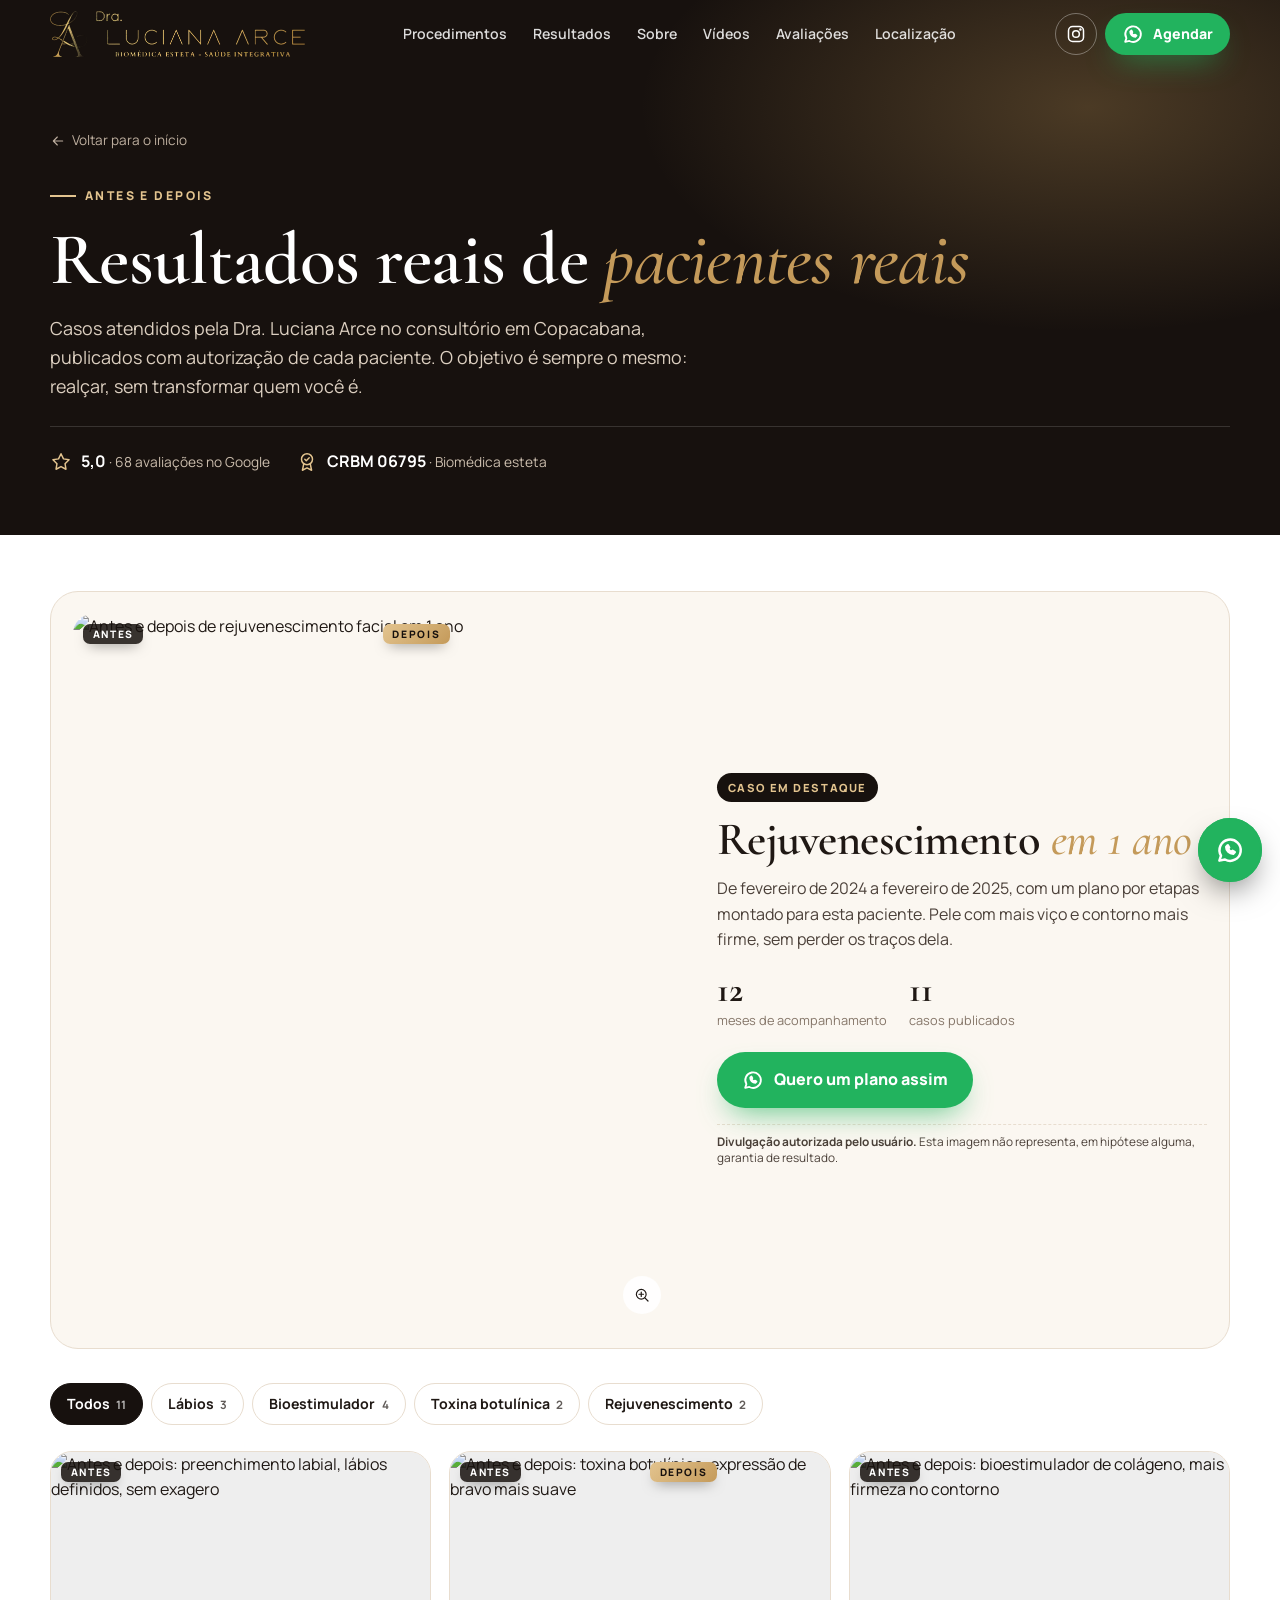
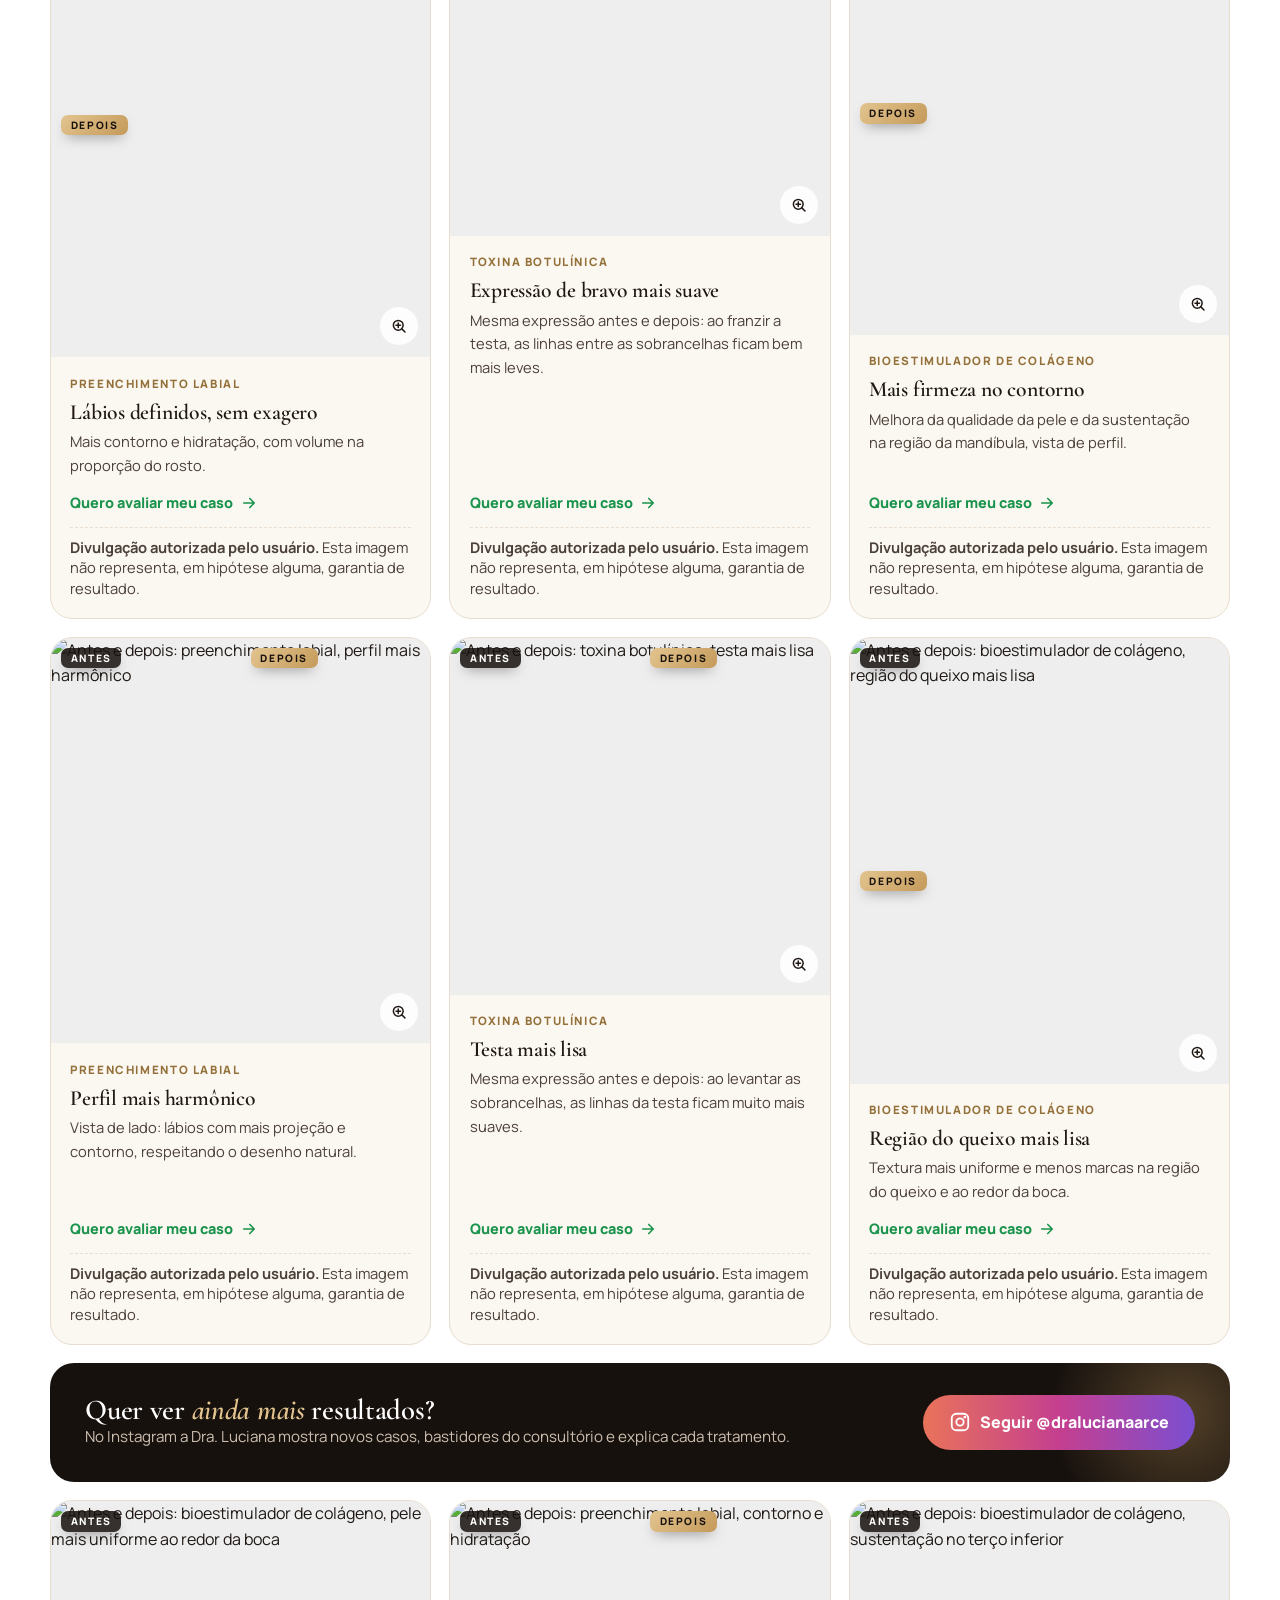
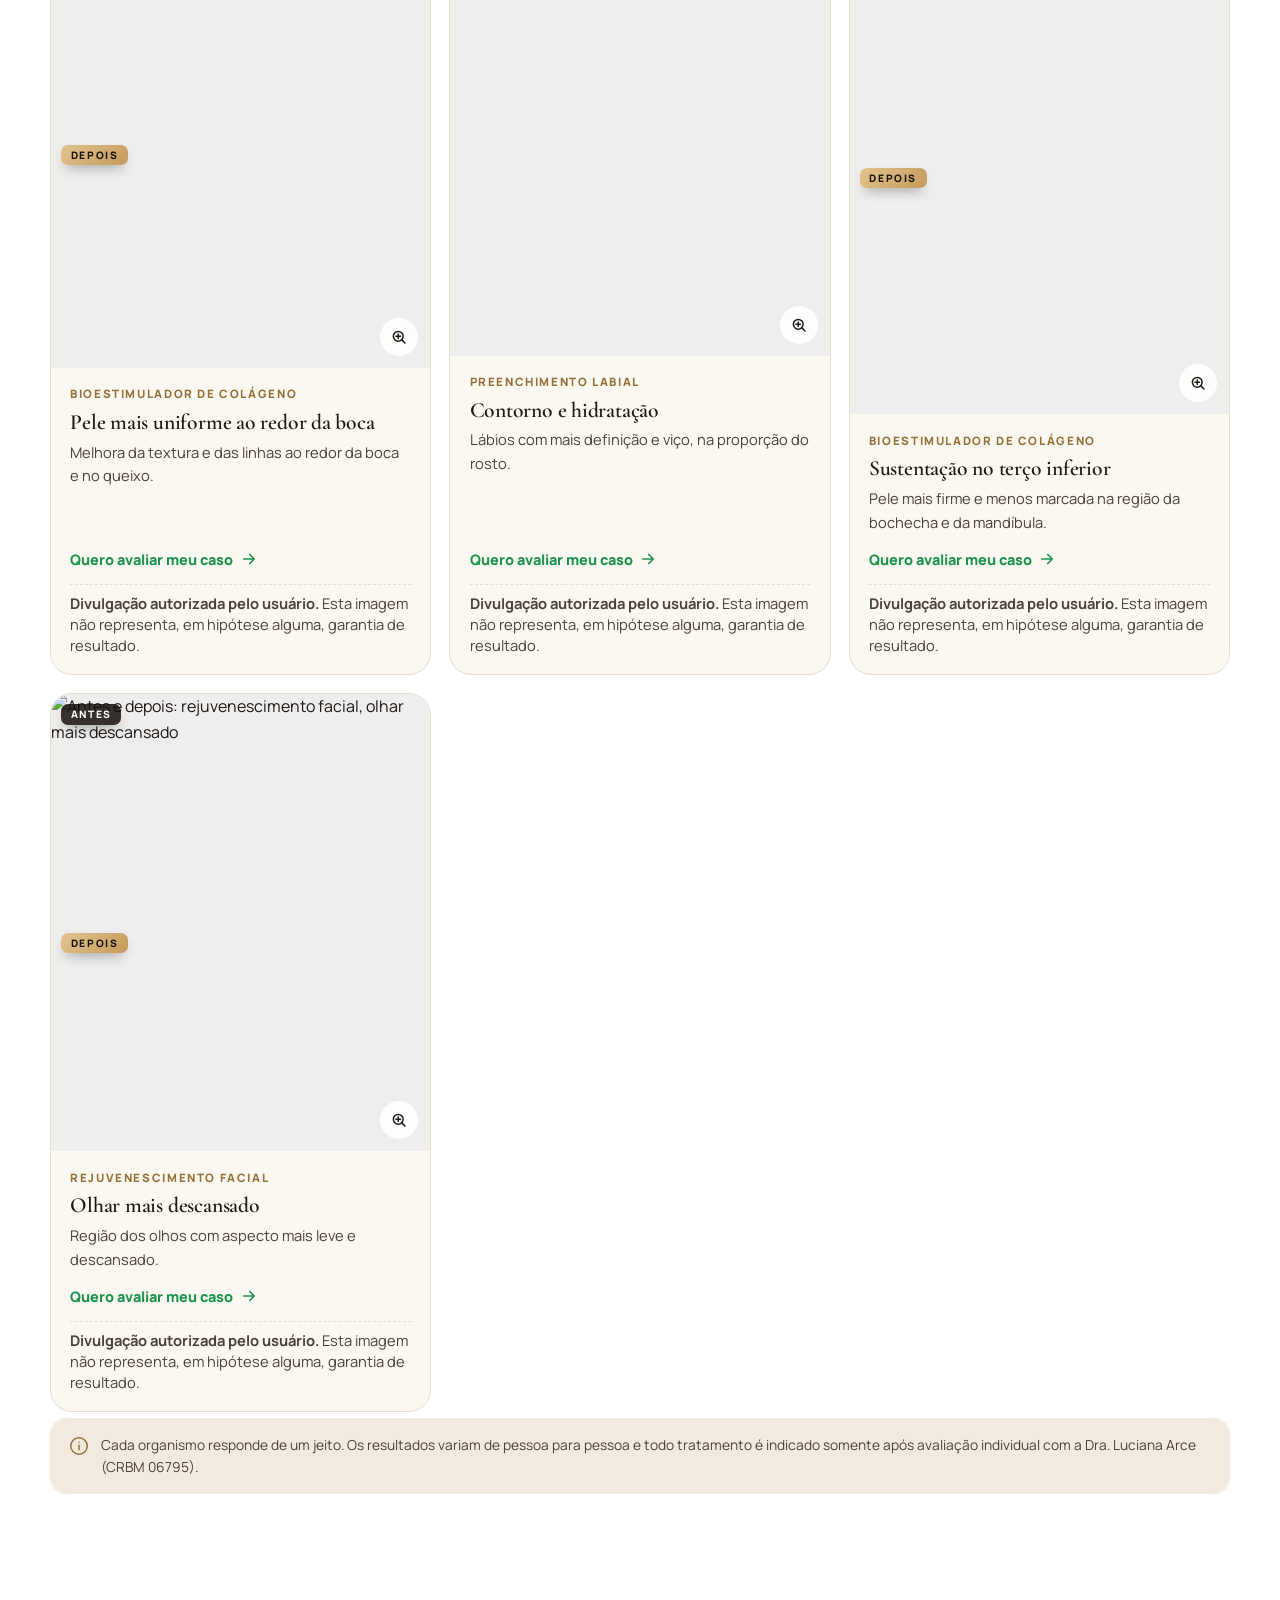
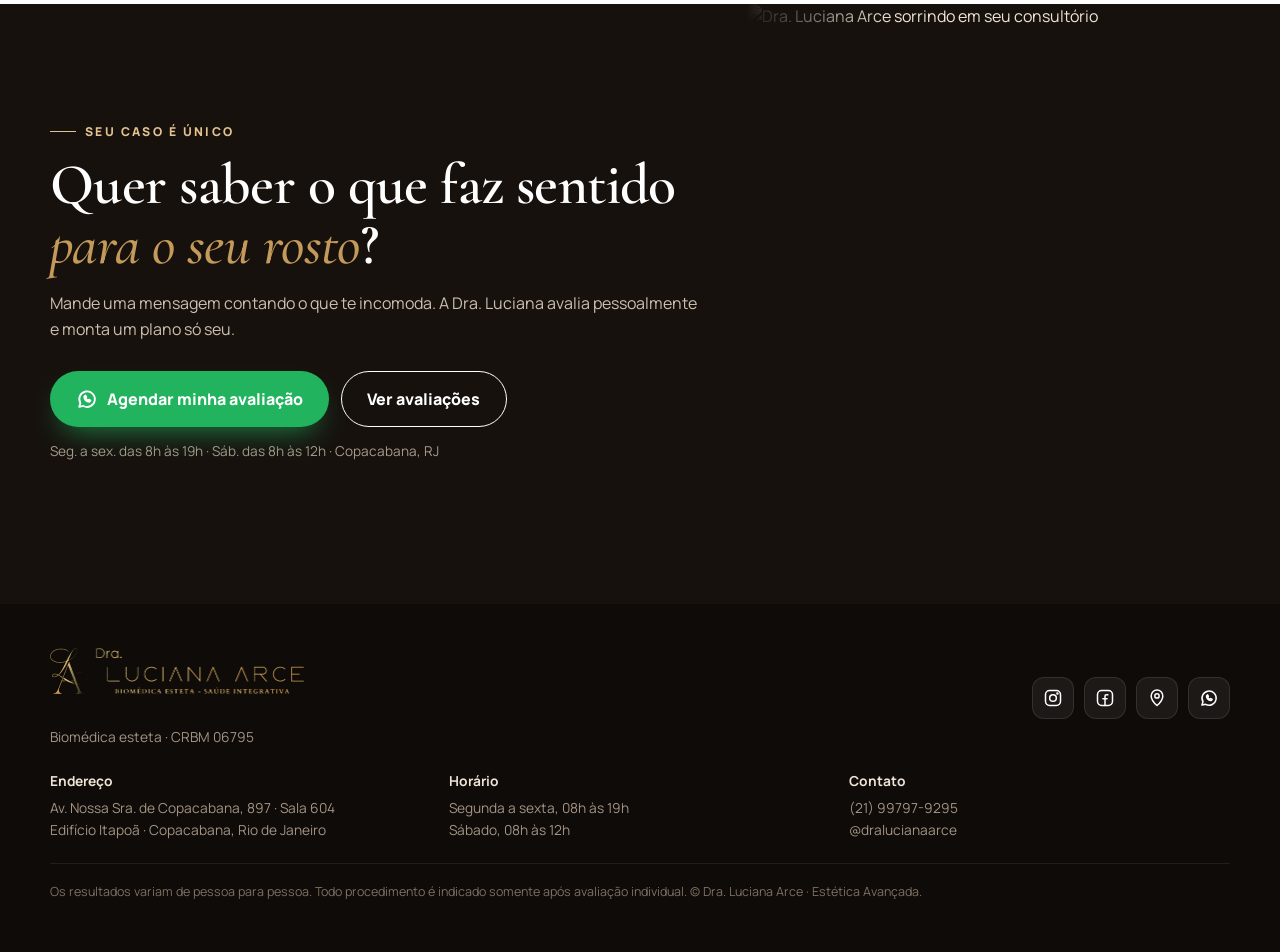
==== resultados.html @ 92ae38c4 "Logo, provas clicáveis, topo mobile, nova ordem das seções, reels estilo Instagram, SEO Co-Authored-" ====
<!doctype html>
<html lang="pt-BR">
<head>
<meta charset="utf-8">
<meta name="viewport" content="width=device-width, initial-scale=1, viewport-fit=cover">
<title>Antes e Depois | Dra. Luciana Arce, Copacabana</title>
<meta name="description" content="Antes e depois de pacientes da Dra. Luciana Arce em Copacabana: preenchimento labial, bioestimulador, toxina botulínica e rejuvenescimento. Divulgação autorizada.">
<meta name="theme-color" content="#17110e">
<link rel="canonical" href="https://dralucianaarce.github.io/resultados.html">
<link rel="icon" type="image/png" sizes="64x64" href="img/icon-64.png">
<link rel="apple-touch-icon" href="img/icon-180.png">
<meta property="og:type" content="website">
<meta property="og:url" content="https://dralucianaarce.github.io/resultados.html">
<meta property="og:title" content="Antes e Depois | Dra. Luciana Arce">
<meta property="og:description" content="Resultado natural, sem exagero. Nota 5,0 no Google com 68 avaliações. Agende pelo WhatsApp.">
<meta property="og:image" content="https://dralucianaarce.github.io/img/og.jpg">
<meta property="og:locale" content="pt_BR">

<link rel="preconnect" href="https://fonts.googleapis.com">
<link rel="preconnect" href="https://fonts.gstatic.com" crossorigin>
<link href="https://fonts.googleapis.com/css2?family=Cormorant+Garamond:ital,wght@0,500;0,600;0,700;1,500;1,600&family=Manrope:wght@400;500;600;700;800&display=swap" rel="stylesheet">

<!-- Google Ads: preencher AW_ID e AW_LABEL para medir os cliques no WhatsApp como conversão -->
<script>
  window.AW_ID = '';      // ex.: 'AW-123456789'
  window.AW_LABEL = '';   // ex.: 'AbCdEfGhIj'
  window.dataLayer = window.dataLayer || [];
  function gtag(){dataLayer.push(arguments);}
  if (window.AW_ID) {
    var s = document.createElement('script');
    s.async = true; s.src = 'https://www.googletagmanager.com/gtag/js?id=' + window.AW_ID;
    document.head.appendChild(s);
    gtag('js', new Date()); gtag('config', window.AW_ID);
  }
</script>



<link rel="stylesheet" href="style.css">
</head>
<body>

<!-- ícones -->
<svg width="0" height="0" style="position:absolute" aria-hidden="true">
  <symbol id="i-chat" viewBox="0 0 24 24"><path d="M3.5 20.5l1.3-4A8.5 8.5 0 1 1 8 19.6z"/><path d="M9 9.5c0 3 2.5 5.5 5.5 5.5l1.3-1.3-1.8-1-1 .8a4 4 0 0 1-2.5-2.5l.8-1-1-1.8z"/></symbol>
  <symbol id="i-star" viewBox="0 0 24 24"><path d="M12 3l2.7 5.6 6.1.9-4.4 4.3 1 6.1L12 17l-5.4 2.9 1-6.1-4.4-4.3 6.1-.9z"/></symbol>
  <symbol id="i-badge" viewBox="0 0 24 24"><circle cx="12" cy="9" r="6"/><path d="M8.5 13.8 7 21l5-2.6 5 2.6-1.5-7.2"/><path d="m9.6 9 1.6 1.6 3.2-3.2"/></symbol>
  <symbol id="i-pin" viewBox="0 0 24 24"><path d="M12 21s-7-6.1-7-11.5A7 7 0 0 1 19 9.5C19 14.9 12 21 12 21z"/><circle cx="12" cy="9.5" r="2.6"/></symbol>
  <symbol id="i-cam" viewBox="0 0 24 24"><rect x="3" y="3" width="18" height="18" rx="5"/><circle cx="12" cy="12" r="4"/><circle cx="17.3" cy="6.7" r=".6" fill="currentColor"/></symbol>
  <symbol id="i-face" viewBox="0 0 24 24"><path d="M12 3c-4 0-7 3.2-7 7.6 0 3.2 1.4 6.2 3.6 8.1 1 .9 2.1 1.3 3.4 1.3s2.4-.4 3.4-1.3C17.6 16.8 19 13.8 19 10.6 19 6.2 16 3 12 3z"/><path d="M9 10.5h.01M15 10.5h.01M10 15c1.2.8 2.8.8 4 0"/><path d="M5.2 8.5C7 8 9 6.6 10 4.5"/></symbol>
  <symbol id="i-lips" viewBox="0 0 24 24"><path d="M2.5 12c2-3.4 4.7-5 6.6-5 1.1 0 2 .6 2.9 1.5.9-.9 1.8-1.5 2.9-1.5 1.9 0 4.6 1.6 6.6 5-2.6 3.3-5.8 5-9.5 5S5.1 15.3 2.5 12z"/><path d="M2.5 12c3 .6 6.2.9 9.5.9s6.5-.3 9.5-.9"/></symbol>
  <symbol id="i-drop" viewBox="0 0 24 24"><path d="M12 3s6 6.4 6 11a6 6 0 0 1-12 0c0-4.6 6-11 6-11z"/><path d="M9.5 14.5a2.6 2.6 0 0 0 2.5 2.5"/></symbol>
  <symbol id="i-spark" viewBox="0 0 24 24"><path d="M12 3l1.8 5.2L19 10l-5.2 1.8L12 17l-1.8-5.2L5 10l5.2-1.8z"/><path d="M19 15l.8 2.2L22 18l-2.2.8L19 21l-.8-2.2L16 18l2.2-.8z"/></symbol>
  <symbol id="i-sun" viewBox="0 0 24 24"><circle cx="12" cy="12" r="4"/><path d="M12 2v2M12 20v2M4.9 4.9l1.4 1.4M17.7 17.7l1.4 1.4M2 12h2M20 12h2M4.9 19.1l1.4-1.4M17.7 6.3l1.4-1.4"/></symbol>
  <symbol id="i-body" viewBox="0 0 24 24"><path d="M9 3c-.5 3 .5 5 1 7-2 2-3 5-2 11M15 3c.5 3-.5 5-1 7 2 2 3 5 2 11"/><path d="M10 10h4"/></symbol>
  <symbol id="i-heart" viewBox="0 0 24 24"><path d="M12 20s-7.5-4.4-7.5-10A4.3 4.3 0 0 1 12 7.4 4.3 4.3 0 0 1 19.5 10c0 5.6-7.5 10-7.5 10z"/></symbol>
  <symbol id="i-shield" viewBox="0 0 24 24"><path d="M12 3l7 3v5.5c0 4.6-3 8.1-7 9.5-4-1.4-7-4.9-7-9.5V6z"/><path d="m9 12 2 2 4-4"/></symbol>
  <symbol id="i-eye" viewBox="0 0 24 24"><path d="M2.5 12S6 5.5 12 5.5 21.5 12 21.5 12 18 18.5 12 18.5 2.5 12 2.5 12z"/><circle cx="12" cy="12" r="3"/></symbol>
  <symbol id="i-plan" viewBox="0 0 24 24"><rect x="5" y="3.5" width="14" height="17" rx="2"/><path d="M9 3.5V5h6V3.5M8.5 10h7M8.5 13.5h7M8.5 17h4"/></symbol>
  <symbol id="i-cal" viewBox="0 0 24 24"><rect x="3.5" y="5" width="17" height="15" rx="2"/><path d="M3.5 9.5h17M8 3v4M16 3v4M8.5 14l2 2 4-4"/></symbol>
  <symbol id="i-clock" viewBox="0 0 24 24"><circle cx="12" cy="12" r="8.5"/><path d="M12 7.5V12l3 2"/></symbol>
  <symbol id="i-users" viewBox="0 0 24 24"><circle cx="9" cy="8" r="3.5"/><path d="M2.5 20c.5-3.6 3.2-5.5 6.5-5.5s6 1.9 6.5 5.5"/><path d="M16 4.6a3.5 3.5 0 0 1 0 6.8M18 14.7c2 .7 3.2 2.4 3.5 5.3"/></symbol>
  <symbol id="i-arrow" viewBox="0 0 24 24"><path d="M5 12h14M13 6l6 6-6 6"/></symbol>
  <symbol id="i-nav" viewBox="0 0 24 24"><path d="M3 11 21 3l-8 18-2-8z"/></symbol>
  <symbol id="i-fb" viewBox="0 0 24 24"><rect x="3" y="3" width="18" height="18" rx="5"/><path d="M15.5 8h-1.8c-1 0-1.7.7-1.7 1.7V21M9.5 13h5"/></symbol>
  <symbol id="i-mail" viewBox="0 0 24 24"><rect x="3" y="5" width="18" height="14" rx="2.5"/><path d="m3.5 7 8.5 6 8.5-6"/></symbol>
  <symbol id="i-boat" viewBox="0 0 24 24"><path d="M3 16.5l2.5 3.5h13L21 16.5z"/><path d="M12 3v13.5M12 4l6 10H12M12 6.5 7.5 14H12"/></symbol>
  <symbol id="i-zoom" viewBox="0 0 24 24"><circle cx="11" cy="11" r="6.5"/><path d="m20 20-4.2-4.2M11 8v6M8 11h6"/></symbol>
  <symbol id="i-info" viewBox="0 0 24 24"><circle cx="12" cy="12" r="9"/><path d="M12 11v5M12 8h.01"/></symbol>
  <symbol id="pin-color" viewBox="0 0 24 32"><defs><linearGradient id="pg" x1="0" y1="0" x2="1" y2="1"><stop offset="0" stop-color="#ff7a63"/><stop offset="1" stop-color="#d93025"/></linearGradient></defs><path fill="url(#pg)" d="M12 0C5.4 0 0 5.2 0 11.7 0 20.4 12 32 12 32s12-11.6 12-20.3C24 5.2 18.6 0 12 0z"/><circle cx="12" cy="11.5" r="4.6" fill="#fff"/></symbol>
</svg>

<header class="top" id="top">
  <div class="wrap">
    <a class="brand" href="index.html" aria-label="Dra. Luciana Arce, início"><img src="img/logo-h.webp" width="254" height="46" alt="Dra. Luciana Arce · Biomédica Esteta"></a>
    <nav class="nav" aria-label="Seções">
      <a href="index.html#procedimentos">Procedimentos</a>
      <a href="index.html#resultados">Resultados</a>
      <a href="index.html#sobre">Sobre</a>
      <a href="index.html#videos">Vídeos</a>
      <a href="index.html#avaliacoes">Avaliações</a>
      <a href="index.html#local">Localização</a>
    </nav>
    <div class="top-r"><a class="top-ig" href="https://www.instagram.com/dralucianaarce/" target="_blank" rel="noopener" aria-label="Instagram @dralucianaarce" data-track="instagram-topo"><svg class="ico"><use href="#i-cam"/></svg></a><a class="btn btn-wa wa" data-msg="Olá, Dra. Luciana! Vim pelo site e quero agendar uma avaliação." data-pos="topo" href="#"><svg class="ico"><use href="#i-chat"/></svg>Agendar</a></div>
  </div>
</header>

<main>
  <section class="page-hero">
    <div class="wrap">
      <a class="crumb" href="index.html"><svg class="ico" style="width:16px;height:16px;transform:rotate(180deg)"><use href="#i-arrow"/></svg>Voltar para o início</a>
      <div style="margin-top:1.4rem"><span class="eyebrow">Antes e depois</span></div>
      <h1>Resultados reais de <em>pacientes reais</em></h1>
      <p class="lead">Casos atendidos pela Dra. Luciana Arce no consultório em Copacabana, publicados com autorização de cada paciente. O objetivo é sempre o mesmo: realçar, sem transformar quem você é.</p>
      <div class="proof" style="margin-top:1.6rem">
        <div><svg class="ico"><use href="#i-star"/></svg><span><b>5,0</b> · 68 avaliações no Google</span></div>
        <div><svg class="ico"><use href="#i-badge"/></svg><span><b>CRBM 06795</b> · Biomédica esteta</span></div>
      </div>
    </div>
  </section>

  <section class="res-sec" style="padding-top:56px">
    <div class="wrap">
      <div class="feat reveal">
        <figure class="ba-lr" data-lb="img/resultados/rejuvenescimento-1ano.webp"><img src="img/resultados/rejuvenescimento-1ano.webp" width="900" height="1069" alt="Antes e depois de rejuvenescimento facial em 1 ano" loading="eager"><span class="ba b">Antes</span><span class="ba a">Depois</span><span class="zoom" style="position:absolute;right:12px;bottom:12px;width:38px;height:38px;border-radius:50%;background:rgba(255,255,255,.9);display:grid;place-items:center"><svg class="ico" style="width:18px;height:18px"><use href="#i-zoom"/></svg></span></figure>
        <div>
          <span class="tag">Caso em destaque</span>
          <h2>Rejuvenescimento <em>em 1 ano</em></h2>
          <p>De fevereiro de 2024 a fevereiro de 2025, com um plano por etapas montado para esta paciente. Pele com mais viço e contorno mais firme, sem perder os traços dela.</p>
          <div class="feat-stats"><div><b>12</b><span>meses de acompanhamento</span></div><div><b>11</b><span>casos publicados</span></div></div>
          <a class="btn btn-wa shine wa" data-msg="Olá, Dra. Luciana! Vi o caso de rejuvenescimento em 1 ano no site e quero avaliar o meu caso." data-pos="pg-destaque" href="#"><svg class="ico"><use href="#i-chat"/></svg>Quero um plano assim</a>
          <p class="disc" style="margin-top:1rem"><b>Divulgação autorizada pelo usuário.</b> Esta imagem não representa, em hipótese alguma, garantia de resultado.</p>
        </div>
      </div>
      <div class="chips" role="tablist" aria-label="Filtrar por procedimento">
        <button class="on" data-f="all">Todos <b>11</b></button>
        <button data-f="labios">Lábios <b>3</b></button>
        <button data-f="bio">Bioestimulador <b>4</b></button>
        <button data-f="toxina">Toxina botulínica <b>2</b></button>
        <button data-f="rejuv">Rejuvenescimento <b>2</b></button>
      </div>
      <div class="res-grid">
        <article class="res-card reveal" data-cat="labios">
          <figure class="ba-tb" data-lb="img/resultados/labios.webp"><img src="img/resultados/labios.webp" width="900" height="1200" alt="Antes e depois: preenchimento labial, lábios definidos, sem exagero" loading="lazy"><span class="ba b">Antes</span><span class="ba a">Depois</span><span class="zoom"><svg class="ico"><use href="#i-zoom"/></svg></span></figure>
          <div class="body">
            <span class="proc-name">Preenchimento labial</span>
            <h3>Lábios definidos, sem exagero</h3>
            <p>Mais contorno e hidratação, com volume na proporção do rosto.</p>
            <a class="wa" data-msg="Olá, Dra. Luciana! Vi o resultado de preenchimento labial no site e quero avaliar o meu caso." data-pos="pg-labios" href="#">Quero avaliar meu caso <svg class="ico"><use href="#i-arrow"/></svg></a>
            <p class="disc"><b>Divulgação autorizada pelo usuário.</b> Esta imagem não representa, em hipótese alguma, garantia de resultado.</p>
          </div>
        </article>
        <article class="res-card reveal" data-cat="toxina">
          <figure class="ba-lr" data-lb="img/resultados/toxina-glabela.webp"><img src="img/resultados/toxina-glabela.webp" width="900" height="911" alt="Antes e depois: toxina botulínica, expressão de bravo mais suave" loading="lazy"><span class="ba b">Antes</span><span class="ba a">Depois</span><span class="zoom"><svg class="ico"><use href="#i-zoom"/></svg></span></figure>
          <div class="body">
            <span class="proc-name">Toxina botulínica</span>
            <h3>Expressão de bravo mais suave</h3>
            <p>Mesma expressão antes e depois: ao franzir a testa, as linhas entre as sobrancelhas ficam bem mais leves.</p>
            <a class="wa" data-msg="Olá, Dra. Luciana! Vi o resultado de toxina botulínica (botox) no site e quero avaliar o meu caso." data-pos="pg-toxina-glabela" href="#">Quero avaliar meu caso <svg class="ico"><use href="#i-arrow"/></svg></a>
            <p class="disc"><b>Divulgação autorizada pelo usuário.</b> Esta imagem não representa, em hipótese alguma, garantia de resultado.</p>
          </div>
        </article>
        <article class="res-card reveal" data-cat="bio">
          <figure class="ba-tb" data-lb="img/resultados/bioestimulador-perfil.webp"><img src="img/resultados/bioestimulador-perfil.webp" width="900" height="1146" alt="Antes e depois: bioestimulador de colágeno, mais firmeza no contorno" loading="lazy"><span class="ba b">Antes</span><span class="ba a">Depois</span><span class="zoom"><svg class="ico"><use href="#i-zoom"/></svg></span></figure>
          <div class="body">
            <span class="proc-name">Bioestimulador de colágeno</span>
            <h3>Mais firmeza no contorno</h3>
            <p>Melhora da qualidade da pele e da sustentação na região da mandíbula, vista de perfil.</p>
            <a class="wa" data-msg="Olá, Dra. Luciana! Vi o resultado de bioestimulador de colágeno no site e quero avaliar o meu caso." data-pos="pg-bioestimulador-perfil" href="#">Quero avaliar meu caso <svg class="ico"><use href="#i-arrow"/></svg></a>
            <p class="disc"><b>Divulgação autorizada pelo usuário.</b> Esta imagem não representa, em hipótese alguma, garantia de resultado.</p>
          </div>
        </article>
        <article class="res-card reveal" data-cat="labios">
          <figure class="ba-lr" data-lb="img/resultados/labios-perfil.webp"><img src="img/resultados/labios-perfil.webp" width="900" height="963" alt="Antes e depois: preenchimento labial, perfil mais harmônico" loading="lazy"><span class="ba b">Antes</span><span class="ba a">Depois</span><span class="zoom"><svg class="ico"><use href="#i-zoom"/></svg></span></figure>
          <div class="body">
            <span class="proc-name">Preenchimento labial</span>
            <h3>Perfil mais harmônico</h3>
            <p>Vista de lado: lábios com mais projeção e contorno, respeitando o desenho natural.</p>
            <a class="wa" data-msg="Olá, Dra. Luciana! Vi o resultado de preenchimento labial no site e quero avaliar o meu caso." data-pos="pg-labios-perfil" href="#">Quero avaliar meu caso <svg class="ico"><use href="#i-arrow"/></svg></a>
            <p class="disc"><b>Divulgação autorizada pelo usuário.</b> Esta imagem não representa, em hipótese alguma, garantia de resultado.</p>
          </div>
        </article>
        <article class="res-card reveal" data-cat="toxina">
          <figure class="ba-lr" data-lb="img/resultados/toxina-testa.webp"><img src="img/resultados/toxina-testa.webp" width="900" height="847" alt="Antes e depois: toxina botulínica, testa mais lisa" loading="lazy"><span class="ba b">Antes</span><span class="ba a">Depois</span><span class="zoom"><svg class="ico"><use href="#i-zoom"/></svg></span></figure>
          <div class="body">
            <span class="proc-name">Toxina botulínica</span>
            <h3>Testa mais lisa</h3>
            <p>Mesma expressão antes e depois: ao levantar as sobrancelhas, as linhas da testa ficam muito mais suaves.</p>
            <a class="wa" data-msg="Olá, Dra. Luciana! Vi o resultado de toxina botulínica (botox) no site e quero avaliar o meu caso." data-pos="pg-toxina-testa" href="#">Quero avaliar meu caso <svg class="ico"><use href="#i-arrow"/></svg></a>
            <p class="disc"><b>Divulgação autorizada pelo usuário.</b> Esta imagem não representa, em hipótese alguma, garantia de resultado.</p>
          </div>
        </article>
        <article class="res-card reveal" data-cat="bio">
          <figure class="ba-tb" data-lb="img/resultados/mento-bioestimulador.webp"><img src="img/resultados/mento-bioestimulador.webp" width="900" height="1058" alt="Antes e depois: bioestimulador de colágeno, região do queixo mais lisa" loading="lazy"><span class="ba b">Antes</span><span class="ba a">Depois</span><span class="zoom"><svg class="ico"><use href="#i-zoom"/></svg></span></figure>
          <div class="body">
            <span class="proc-name">Bioestimulador de colágeno</span>
            <h3>Região do queixo mais lisa</h3>
            <p>Textura mais uniforme e menos marcas na região do queixo e ao redor da boca.</p>
            <a class="wa" data-msg="Olá, Dra. Luciana! Vi o resultado de bioestimulador de colágeno no site e quero avaliar o meu caso." data-pos="pg-mento-bioestimulador" href="#">Quero avaliar meu caso <svg class="ico"><use href="#i-arrow"/></svg></a>
            <p class="disc"><b>Divulgação autorizada pelo usuário.</b> Esta imagem não representa, em hipótese alguma, garantia de resultado.</p>
          </div>
        </article>
        <div class="ig-band reveal">
          <div><h3>Quer ver <em>ainda mais</em> resultados?</h3><p>No Instagram a Dra. Luciana mostra novos casos, bastidores do consultório e explica cada tratamento.</p></div>
          <a class="btn btn-ig" href="https://www.instagram.com/dralucianaarce/" target="_blank" rel="noopener" data-track="instagram-banda"><svg class="ico"><use href="#i-cam"/></svg>Seguir @dralucianaarce</a>
        </div>
        <article class="res-card reveal" data-cat="bio">
          <figure class="ba-tb" data-lb="img/resultados/bio-frente.webp"><img src="img/resultados/bio-frente.webp" width="900" height="1107" alt="Antes e depois: bioestimulador de colágeno, pele mais uniforme ao redor da boca" loading="lazy"><span class="ba b">Antes</span><span class="ba a">Depois</span><span class="zoom"><svg class="ico"><use href="#i-zoom"/></svg></span></figure>
          <div class="body">
            <span class="proc-name">Bioestimulador de colágeno</span>
            <h3>Pele mais uniforme ao redor da boca</h3>
            <p>Melhora da textura e das linhas ao redor da boca e no queixo.</p>
            <a class="wa" data-msg="Olá, Dra. Luciana! Vi o resultado de bioestimulador de colágeno no site e quero avaliar o meu caso." data-pos="pg-bio-frente" href="#">Quero avaliar meu caso <svg class="ico"><use href="#i-arrow"/></svg></a>
            <p class="disc"><b>Divulgação autorizada pelo usuário.</b> Esta imagem não representa, em hipótese alguma, garantia de resultado.</p>
          </div>
        </article>
        <article class="res-card reveal" data-cat="labios">
          <figure class="ba-lr" data-lb="img/resultados/labios-perfil-2.webp"><img src="img/resultados/labios-perfil-2.webp" width="900" height="1078" alt="Antes e depois: preenchimento labial, contorno e hidratação" loading="lazy"><span class="ba b">Antes</span><span class="ba a">Depois</span><span class="zoom"><svg class="ico"><use href="#i-zoom"/></svg></span></figure>
          <div class="body">
            <span class="proc-name">Preenchimento labial</span>
            <h3>Contorno e hidratação</h3>
            <p>Lábios com mais definição e viço, na proporção do rosto.</p>
            <a class="wa" data-msg="Olá, Dra. Luciana! Vi o resultado de preenchimento labial no site e quero avaliar o meu caso." data-pos="pg-labios-perfil-2" href="#">Quero avaliar meu caso <svg class="ico"><use href="#i-arrow"/></svg></a>
            <p class="disc"><b>Divulgação autorizada pelo usuário.</b> Esta imagem não representa, em hipótese alguma, garantia de resultado.</p>
          </div>
        </article>
        <article class="res-card reveal" data-cat="bio">
          <figure class="ba-tb" data-lb="img/resultados/bio-perfil-2.webp"><img src="img/resultados/bio-perfil-2.webp" width="900" height="1217" alt="Antes e depois: bioestimulador de colágeno, sustentação no terço inferior" loading="lazy"><span class="ba b">Antes</span><span class="ba a">Depois</span><span class="zoom"><svg class="ico"><use href="#i-zoom"/></svg></span></figure>
          <div class="body">
            <span class="proc-name">Bioestimulador de colágeno</span>
            <h3>Sustentação no terço inferior</h3>
            <p>Pele mais firme e menos marcada na região da bochecha e da mandíbula.</p>
            <a class="wa" data-msg="Olá, Dra. Luciana! Vi o resultado de bioestimulador de colágeno no site e quero avaliar o meu caso." data-pos="pg-bio-perfil-2" href="#">Quero avaliar meu caso <svg class="ico"><use href="#i-arrow"/></svg></a>
            <p class="disc"><b>Divulgação autorizada pelo usuário.</b> Esta imagem não representa, em hipótese alguma, garantia de resultado.</p>
          </div>
        </article>
        <article class="res-card reveal" data-cat="rejuv">
          <figure class="ba-tb" data-lb="img/resultados/regiao-olhos.webp"><img src="img/resultados/regiao-olhos.webp" width="900" height="1084" alt="Antes e depois: rejuvenescimento facial, olhar mais descansado" loading="lazy"><span class="ba b">Antes</span><span class="ba a">Depois</span><span class="zoom"><svg class="ico"><use href="#i-zoom"/></svg></span></figure>
          <div class="body">
            <span class="proc-name">Rejuvenescimento facial</span>
            <h3>Olhar mais descansado</h3>
            <p>Região dos olhos com aspecto mais leve e descansado.</p>
            <a class="wa" data-msg="Olá, Dra. Luciana! Vi o resultado de rejuvenescimento da região dos olhos no site e quero avaliar o meu caso." data-pos="pg-regiao-olhos" href="#">Quero avaliar meu caso <svg class="ico"><use href="#i-arrow"/></svg></a>
            <p class="disc"><b>Divulgação autorizada pelo usuário.</b> Esta imagem não representa, em hipótese alguma, garantia de resultado.</p>
          </div>
        </article>
      </div>
      <div class="res-note reveal"><svg class="ico"><use href="#i-info"/></svg><span>Cada organismo responde de um jeito. Os resultados variam de pessoa para pessoa e todo tratamento é indicado somente após avaliação individual com a Dra. Luciana Arce (CRBM 06795).</span></div>
    </div>
  </section>

  <section class="final">
    <div class="wrap">
      <div class="txt reveal">
        <span class="eyebrow">Seu caso é único</span>
        <h2>Quer saber o que faz sentido <em>para o seu rosto</em>?</h2>
        <p>Mande uma mensagem contando o que te incomoda. A Dra. Luciana avalia pessoalmente e monta um plano só seu.</p>
        <div class="hero-ctas">
          <a class="btn btn-wa shine wa" data-msg="Olá, Dra. Luciana! Vi os resultados no site e quero agendar minha avaliação." data-pos="pg-final" href="#"><svg class="ico"><use href="#i-chat"/></svg>Agendar minha avaliação</a>
          <a class="btn btn-line" style="color:#fff" href="index.html#avaliacoes">Ver avaliações</a>
        </div>
        <p class="micro">Seg. a sex. das 8h às 19h · Sáb. das 8h às 12h · Copacabana, RJ</p>
      </div>
      <div class="final-photo"><img src="img/hero.webp" alt="Dra. Luciana Arce sorrindo em seu consultório" loading="lazy"></div>
    </div>
  </section>
</main>

<footer>
  <div class="wrap">
    <div style="display:flex;flex-wrap:wrap;justify-content:space-between;gap:18px;align-items:center">
      <div><img src="img/logo-h.webp" width="254" height="46" alt="Dra. Luciana Arce" loading="lazy" style="margin-bottom:.6rem"><br><span>Biomédica esteta · CRBM 06795</span></div>
      <div class="socials">
        <a href="https://www.instagram.com/dralucianaarce/" target="_blank" rel="noopener" aria-label="Instagram"><svg class="ico"><use href="#i-cam"/></svg></a>
        <a href="https://www.facebook.com/lucianaarceestetica" target="_blank" rel="noopener" aria-label="Facebook"><svg class="ico"><use href="#i-fb"/></svg></a>
        <a href="https://g.page/Luarce" target="_blank" rel="noopener" aria-label="Google Maps"><svg class="ico"><use href="#i-pin"/></svg></a>
        <a class="wa" data-msg="Olá, Dra. Luciana! Vim pelo site." data-pos="rodape-icone" href="#" aria-label="WhatsApp"><svg class="ico"><use href="#i-chat"/></svg></a>
      </div>
    </div>
    <div class="fcols">
      <div><b>Endereço</b>Av. Nossa Sra. de Copacabana, 897 · Sala 604<br>Edifício Itapoã · Copacabana, Rio de Janeiro</div>
      <div><b>Horário</b>Segunda a sexta, 08h às 19h<br>Sábado, 08h às 12h</div>
      <div><b>Contato</b><a class="wa" data-msg="Olá, Dra. Luciana! Vim pelo site." data-pos="rodape" href="#">(21) 99797-9295</a><br><a href="https://www.instagram.com/dralucianaarce/" target="_blank" rel="noopener">@dralucianaarce</a></div>
    </div>
    <div class="legal">Os resultados variam de pessoa para pessoa. Todo procedimento é indicado somente após avaliação individual. © Dra. Luciana Arce · Estética Avançada.</div>
  </div>
</footer>

<a class="float-wa wa" data-msg="Olá, Dra. Luciana! Vim pelo site e quero agendar uma avaliação." data-pos="flutuante" href="#" aria-label="Falar no WhatsApp"><svg class="ico"><use href="#i-chat"/></svg></a>
<div class="mbar" id="mbar">
  <a class="btn btn-wa wa" data-msg="Olá, Dra. Luciana! Vim pelo site e quero agendar uma avaliação." data-pos="barra-mobile" href="#"><svg class="ico"><use href="#i-chat"/></svg>Agendar avaliação</a>
  <a class="btn btn-line" href="https://g.page/Luarce" target="_blank" rel="noopener" aria-label="Abrir no Google Maps" data-track="maps-mobile"><svg class="ico" style="width:22px;height:22px"><use href="#i-pin"/></svg></a>
</div>

<div class="lb" id="lb" role="dialog" aria-modal="true" aria-label="Imagem ampliada"><button class="x" id="lbx" aria-label="Fechar">×</button><div><img id="lbi" alt=""><p class="cap">Divulgação autorizada pelo usuário. Esta imagem não representa, em hipótese alguma, garantia de resultado.</p></div></div>

<script>
(function(){
  var PHONE = '5521997979295';
  var qs = new URLSearchParams(location.search);
  var src = qs.get('utm_source') || (qs.get('gclid') ? 'google' : '');
  function track(name, params){ try{ gtag('event', name, params||{}); }catch(e){} }

  document.querySelectorAll('a.wa').forEach(function(a){
    var msg = a.getAttribute('data-msg') || 'Olá, Dra. Luciana!';
    a.href = 'https://wa.me/' + PHONE + '?text=' + encodeURIComponent(msg);
    a.target = '_blank'; a.rel = 'noopener';
    a.addEventListener('click', function(){
      if (window.AW_ID && window.AW_LABEL) track('conversion', {send_to: window.AW_ID + '/' + window.AW_LABEL});
      track('whatsapp_click', {position: a.getAttribute('data-pos') || '', source: src});
    });
  });
  document.querySelectorAll('[data-track]').forEach(function(a){
    a.addEventListener('click', function(){ track('outbound_click', {target: a.getAttribute('data-track')}); });
  });

  // topo sólido + barra mobile
  var top = document.getElementById('top'), mbar = document.getElementById('mbar');
  var heroCta = document.querySelector('.hero .btn-wa'), ctaVisible = !!heroCta;
  if (heroCta && 'IntersectionObserver' in window){ new IntersectionObserver(function(es){ ctaVisible = es[0].isIntersecting; onScroll(); }).observe(heroCta); }
  function onScroll(){ var y = window.scrollY; top.classList.toggle('solid', y > 40); mbar.classList.toggle('on', heroCta ? !ctaVisible : y > 300); }
  window.addEventListener('scroll', onScroll, {passive:true}); onScroll();

  // reels em modal (carrega o Instagram só quando a pessoa toca)
  var modal = document.getElementById('modal'), mf = document.getElementById('mf'); if (modal) {
  document.querySelectorAll('[data-reel]').forEach(function(b){
    b.addEventListener('click', function(){
      mf.src = 'https://www.instagram.com/reel/' + b.getAttribute('data-reel') + '/embed/';
      modal.classList.add('open'); track('reel_open', {reel: b.getAttribute('data-reel')});
    });
  });
  function close(){ modal.classList.remove('open'); mf.src = 'about:blank'; }
  document.getElementById('mx').addEventListener('click', close);
  modal.addEventListener('click', function(e){ if (e.target === modal) close(); });
  document.addEventListener('keydown', function(e){ if (e.key === 'Escape') close(); }); }

  // lightbox dos resultados
  var lb = document.getElementById('lb'), lbi = document.getElementById('lbi');
  if (lb){
    document.querySelectorAll('[data-lb]').forEach(function(f){ f.addEventListener('click', function(){ lbi.src = f.getAttribute('data-lb'); lbi.alt = f.querySelector('img').alt; lb.classList.add('open'); track('result_zoom', {img: f.getAttribute('data-lb')}); }); });
    function lbClose(){ lb.classList.remove('open'); }
    document.getElementById('lbx').addEventListener('click', lbClose);
    lb.addEventListener('click', function(e){ if (e.target === lb) lbClose(); });
    document.addEventListener('keydown', function(e){ if (e.key === 'Escape') lbClose(); });
  }

  // filtro por procedimento
  document.querySelectorAll('.chips button').forEach(function(b){
    b.addEventListener('click', function(){
      document.querySelectorAll('.chips button').forEach(function(x){ x.classList.remove('on'); });
      b.classList.add('on'); var c = b.getAttribute('data-f');
      document.querySelectorAll('.res-grid .res-card').forEach(function(card){ card.style.display = (c === 'all' || card.getAttribute('data-cat').indexOf(c) > -1) ? '' : 'none'; }); var band = document.querySelector('.ig-band'); if (band) band.style.display = c === 'all' ? '' : 'none';
      track('result_filter', {cat: c});
    });
  });

  // abre filtrado pelo link (#labios, #bio...)
  var h = location.hash.replace('#',''); if (h){ var hb = document.querySelector('.chips button[data-f="'+h+'"]'); if (hb){ hb.click(); setTimeout(function(){ document.querySelector('.chips').scrollIntoView({behavior:'smooth'}); }, 300); } }

  // animação ao rolar
  var els = document.querySelectorAll('.reveal');
  if ('IntersectionObserver' in window){
    var io = new IntersectionObserver(function(es){ es.forEach(function(e){ if (e.isIntersecting){ e.target.classList.add('on'); io.unobserve(e.target); } }); }, {rootMargin:'0px 0px -8% 0px'});
    els.forEach(function(el){ io.observe(el); });
  } else { els.forEach(function(el){ el.classList.add('on'); }); }
})();
</script>
</body>
</html>
---- style.css ----
:root{
  --espresso:#17110e; --espresso-2:#231a15; --ink:#1f1814; --ink-2:#4b4039; --muted:#857669;
  --cream:#fbf7f1; --sand:#f3eadf; --line:#e8ddcf;
  --gold:#c49a5a; --gold-l:#e3c48f; --gold-d:#94713a;
  --wa:#22b35e; --wa-d:#1a944c;
  --serif:'Cormorant Garamond', Georgia, serif;
  --sans:'Manrope', system-ui, -apple-system, Segoe UI, Roboto, sans-serif;
  --r:22px;
}
*{box-sizing:border-box;margin:0;padding:0}
html{scroll-behavior:smooth}
body{font-family:var(--sans);color:var(--ink);background:var(--cream);line-height:1.6;-webkit-font-smoothing:antialiased;overflow-x:hidden}
img{max-width:100%;display:block}
a{color:inherit}
.wrap{width:min(1180px,100% - 32px);margin-inline:auto}
.ico{width:24px;height:24px;flex:none;fill:none;stroke:currentColor;stroke-width:1.6;stroke-linecap:round;stroke-linejoin:round}
.eyebrow{display:inline-flex;align-items:center;gap:.55rem;font-size:.76rem;letter-spacing:.2em;text-transform:uppercase;color:var(--gold-d);font-weight:800}
.eyebrow::before{content:"";width:26px;height:1.5px;background:currentColor}
h1,h2,h3{font-family:var(--serif);font-weight:600;line-height:1.04;letter-spacing:-.01em}
h1{font-size:clamp(2.7rem,6.2vw,4.6rem)}
h2{font-size:clamp(2.2rem,5vw,3.6rem)}
h3{font-size:1.55rem}
em{font-style:italic}
h1 em,h2 em{color:var(--gold);font-weight:500}
.lead{font-size:1.12rem;color:var(--ink-2)}
section{padding:84px 0;position:relative}
.head{max-width:44rem;margin-bottom:2.6rem}
.head h2{margin:.9rem 0 .9rem}
.center{text-align:center;margin-inline:auto}
.center .eyebrow::after{content:"";width:26px;height:1.5px;background:currentColor}

/* botões */
.btn{display:inline-flex;align-items:center;justify-content:center;gap:.6rem;padding:1.05rem 1.6rem;border-radius:999px;font-weight:800;font-size:1rem;text-decoration:none;transition:transform .15s ease,background .2s,box-shadow .2s,color .2s;cursor:pointer;border:0;line-height:1.2}
.btn:active{transform:scale(.97)}
.btn .ico{width:22px;height:22px;stroke-width:2}
.btn-wa{background:var(--wa);color:#fff;box-shadow:0 14px 30px -12px rgba(34,179,94,.75)}
.btn-wa:hover{background:var(--wa-d)}
.btn-line{border:1.5px solid currentColor;background:transparent}
.btn-gold{background:linear-gradient(135deg,var(--gold-l),var(--gold));color:var(--espresso)}
.btn-dark{background:var(--espresso);color:#fff}
.btn-dark:hover{background:#000}
.shine{position:relative;overflow:hidden}
.shine::after{content:"";position:absolute;top:0;left:-60%;width:40%;height:100%;background:linear-gradient(90deg,transparent,rgba(255,255,255,.35),transparent);transform:skewX(-20deg);animation:shine 3.6s infinite}
@keyframes shine{0%,60%{left:-60%}100%{left:130%}}

/* topo */
.top{position:fixed;inset:0 0 auto 0;z-index:60;transition:background .3s,box-shadow .3s}
.top.solid{background:rgba(23,17,14,.92);backdrop-filter:blur(12px);box-shadow:0 8px 30px -18px rgba(0,0,0,.8)}
.top .wrap{display:flex;align-items:center;justify-content:space-between;height:68px;color:#fff}
.brand{display:flex;flex-direction:column;text-decoration:none;line-height:1}
.brand b{font-family:var(--serif);font-size:1.5rem;font-weight:600}
.brand span{font-size:.62rem;letter-spacing:.22em;text-transform:uppercase;color:var(--gold-l);margin-top:3px}
.nav{display:none;gap:26px;font-size:.88rem;font-weight:600}
.nav a{text-decoration:none;opacity:.85}
.nav a:hover{opacity:1;color:var(--gold-l)}
.top .btn{padding:.62rem 1.05rem;font-size:.88rem}

/* hero */
.hero{background:var(--espresso);color:#fff;padding:0;overflow:hidden;min-height:100svh;display:flex;align-items:stretch}
.hero::before{content:"";position:absolute;inset:0;background:radial-gradient(60% 50% at 80% 30%,rgba(196,154,90,.28),transparent 70%),radial-gradient(40% 40% at 10% 90%,rgba(196,154,90,.14),transparent 70%);pointer-events:none}
.hero .wrap{position:relative;display:grid;align-items:center;gap:0;padding:96px 0 40px}
.hero-photo{position:relative;margin:0 -16px;height:62svh;min-height:420px;max-height:640px}
.hero-photo img{width:100%;height:100%;object-fit:cover;object-position:50% 4%;-webkit-mask-image:linear-gradient(to bottom,#000 62%,transparent 100%);mask-image:linear-gradient(to bottom,#000 62%,transparent 100%)}
.chip{position:absolute;display:flex;align-items:center;gap:.6rem;background:rgba(255,255,255,.12);border:1px solid rgba(255,255,255,.22);backdrop-filter:blur(14px);-webkit-backdrop-filter:blur(14px);color:#fff;border-radius:16px;padding:.65rem .9rem;font-size:.82rem;line-height:1.25;box-shadow:0 12px 30px -14px rgba(0,0,0,.6);animation:float 6s ease-in-out infinite}
.chip b{display:block;font-size:1.02rem}
.chip .stars{color:#ffc94d;letter-spacing:1px;font-size:.9rem}
.chip-g{top:46%;left:16px}
.chip-c{top:60%;right:16px;animation-delay:-3s}
.chip .ico{color:var(--gold-l)}
@keyframes float{0%,100%{transform:translateY(0)}50%{transform:translateY(-8px)}}
.hero-txt{position:relative;margin-top:-90px;z-index:2}
.hero h1{margin:1rem 0 1.1rem}
.hero .eyebrow{color:var(--gold-l)}
.hero .lead{color:#dccfc0;max-width:34rem}
.hero-ctas{display:flex;flex-wrap:wrap;gap:12px;margin-top:1.8rem}
.hero .btn-line{color:#fff}
.hero .btn-line:hover{background:#fff;color:var(--espresso)}
.proof{display:flex;flex-wrap:wrap;gap:18px 26px;margin-top:2rem;padding-top:1.4rem;border-top:1px solid rgba(255,255,255,.14);font-size:.86rem;color:#cbbdad}
.proof div{display:flex;align-items:center;gap:.55rem}
.proof b{color:#fff;font-size:1rem}
.proof .ico{color:var(--gold-l);width:22px;height:22px}

/* marquee */
.marquee{background:linear-gradient(90deg,var(--gold-d),var(--gold),var(--gold-l),var(--gold));color:var(--espresso);overflow:hidden;white-space:nowrap;padding:14px 0;font-family:var(--serif);font-size:1.35rem;font-style:italic;font-weight:600}
.marquee .track{display:inline-flex;gap:2.2rem;animation:mq 34s linear infinite;padding-left:2.2rem}
.marquee span{display:inline-flex;align-items:center;gap:2.2rem}
.marquee span::after{content:"✦";font-style:normal;font-size:.9rem}
@keyframes mq{to{transform:translateX(-50%)}}

/* números */
.stats{display:grid;grid-template-columns:repeat(2,1fr);gap:14px;margin-top:-1px}
.stat{background:#fff;border:1px solid var(--line);border-radius:var(--r);padding:1.4rem 1.2rem;text-align:center;box-shadow:0 20px 40px -32px rgba(60,40,20,.5)}
.stat .ico{width:34px;height:34px;color:var(--gold-d);margin:0 auto .55rem;stroke-width:1.4}
.stat b{display:block;font-family:var(--serif);font-size:2.3rem;line-height:1;font-weight:700}
.stat small{display:block;color:var(--muted);font-size:.84rem;margin-top:.35rem;line-height:1.35}
.stats-sec{padding:56px 0 20px}

/* procedimentos */
.procs{display:grid;gap:16px}
.proc{position:relative;background:#fff;border:1px solid var(--line);border-radius:var(--r);padding:1.7rem 1.5rem 1.5rem;display:flex;flex-direction:column;gap:.65rem;overflow:hidden;transition:transform .25s,box-shadow .25s,border-color .25s}
.proc::before{content:"";position:absolute;inset:auto -40px -60px auto;width:160px;height:160px;border-radius:50%;background:radial-gradient(circle,rgba(196,154,90,.18),transparent 70%);transition:transform .4s}
.proc:hover{transform:translateY(-4px);box-shadow:0 26px 50px -30px rgba(60,40,20,.55);border-color:var(--gold)}
.proc:hover::before{transform:scale(1.6)}
.proc .ic{width:58px;height:58px;border-radius:18px;display:grid;place-items:center;background:linear-gradient(135deg,var(--espresso),#3a2b22);color:var(--gold-l);box-shadow:0 10px 22px -12px rgba(0,0,0,.7)}
.proc .ic .ico{width:30px;height:30px;stroke-width:1.5}
.proc .tag{position:absolute;top:1.2rem;right:1.2rem;font-size:.68rem;font-weight:800;letter-spacing:.12em;text-transform:uppercase;background:var(--sand);color:var(--gold-d);padding:.3rem .6rem;border-radius:999px}
.proc p{color:var(--ink-2);font-size:.96rem}
.proc a{margin-top:auto;padding-top:.5rem;font-weight:800;font-size:.92rem;color:var(--wa-d);text-decoration:none;display:inline-flex;gap:.45rem;align-items:center}
.proc a .ico{width:18px;height:18px;stroke-width:2.2;transition:transform .2s}
.proc a:hover .ico{transform:translateX(4px)}

/* filosofia */
.philo{background:var(--espresso);color:#efe4d6;overflow:hidden}
.philo .wrap{display:grid;gap:40px;align-items:center}
.philo h2{color:#fff}
.philo .eyebrow{color:var(--gold-l)}
.philo .lead{color:#cdbfaf}
.philo figure{position:relative;border-radius:28px;overflow:hidden;aspect-ratio:16/11}
.philo figure img{width:100%;height:100%;object-fit:cover;object-position:40% 30%}
.philo figure::after{content:"";position:absolute;inset:0;background:linear-gradient(to top,rgba(10,6,4,.75),transparent 55%)}
.philo figure figcaption{z-index:2;position:absolute;left:16px;bottom:16px;right:16px;font-family:var(--serif);font-size:1.4rem;font-style:italic;color:#fff;text-shadow:0 2px 20px rgba(0,0,0,.6)}
.pillars{display:grid;gap:12px;margin-top:1.8rem}
.pillar{display:flex;gap:.9rem;align-items:flex-start;background:rgba(255,255,255,.05);border:1px solid rgba(255,255,255,.1);border-radius:16px;padding:1rem 1.1rem}
.pillar .ico{color:var(--gold-l);width:28px;height:28px;margin-top:2px}
.pillar b{display:block;color:#fff;font-size:1rem}
.pillar span{font-size:.92rem;color:#bfb0a0}

/* sobre */
.about .wrap{display:grid;gap:40px;align-items:center}
.about-pics{position:relative;padding-bottom:60px}
.about-pics .a{border-radius:28px;overflow:hidden;aspect-ratio:4/5;width:82%}
.about-pics .b{position:absolute;right:0;bottom:0;width:46%;aspect-ratio:3/4;border-radius:22px;overflow:hidden;border:6px solid var(--cream);box-shadow:0 24px 50px -24px rgba(0,0,0,.45)}
.about-pics img{width:100%;height:100%;object-fit:cover;object-position:50% 15%}
.crbm{position:absolute;left:12px;top:12px;display:flex;align-items:center;gap:.5rem;background:var(--espresso);color:#fff;border-radius:14px;padding:.6rem .85rem;font-size:.8rem;line-height:1.2;box-shadow:0 12px 26px -12px rgba(0,0,0,.6)}
.crbm .ico{color:var(--gold-l);width:26px;height:26px}
.crbm b{display:block;font-size:.98rem;letter-spacing:.03em}
.about h2{margin:.9rem 0 1rem}
.about p{color:var(--ink-2)}
.about p+p{margin-top:.9rem}
.about .quote{font-family:var(--serif);font-size:1.65rem;font-style:italic;line-height:1.25;color:var(--ink);border-left:3px solid var(--gold);padding-left:1rem;margin:1.5rem 0}
.facts{display:flex;flex-wrap:wrap;gap:8px;margin-top:1.4rem}
.facts span{display:inline-flex;align-items:center;gap:.4rem;background:#fff;border:1px solid var(--line);border-radius:999px;padding:.45rem .85rem;font-size:.85rem;font-weight:600}
.facts .ico{width:16px;height:16px;color:var(--gold-d);stroke-width:2}

/* reels */
.reels-sec{background:var(--sand)}
.reels{display:flex;gap:14px;overflow-x:auto;scroll-snap-type:x mandatory;padding:6px 16px 22px;margin:0 -16px;scrollbar-width:none}
.reels::-webkit-scrollbar{display:none}
.reel{flex:0 0 72%;max-width:300px;scroll-snap-align:start;position:relative;aspect-ratio:9/16;border-radius:22px;overflow:hidden;cursor:pointer;background:#000;border:0;color:#fff;text-align:left;box-shadow:0 24px 40px -26px rgba(0,0,0,.65);transition:transform .25s}
.reel:hover{transform:translateY(-4px)}
.reel img{position:absolute;inset:0;width:100%;height:100%;object-fit:cover;object-position:50% 15%;opacity:.88;transition:transform .5s,opacity .3s}
.reel:hover img{transform:scale(1.05);opacity:1}
.reel::after{content:"";position:absolute;inset:0;background:linear-gradient(to top,rgba(10,6,4,.92) 0%,rgba(10,6,4,.2) 45%,rgba(10,6,4,.35) 100%)}
.reel .play{position:absolute;z-index:2;top:50%;left:50%;transform:translate(-50%,-50%);width:66px;height:66px;border-radius:50%;background:rgba(255,255,255,.2);backdrop-filter:blur(8px);border:1.5px solid rgba(255,255,255,.6);display:grid;place-items:center;transition:transform .2s,background .2s}
.reel:hover .play{transform:translate(-50%,-50%) scale(1.1);background:rgba(255,255,255,.32)}
.reel .play svg{width:24px;height:24px;margin-left:4px;fill:#fff}
.reel .rtag{position:absolute;z-index:2;top:14px;left:14px;display:flex;align-items:center;gap:.4rem;font-size:.72rem;font-weight:800;letter-spacing:.1em;text-transform:uppercase;background:rgba(0,0,0,.45);padding:.35rem .6rem;border-radius:999px}
.reel .rtag .ico{width:14px;height:14px;stroke-width:2}
.reel .rtxt{position:absolute;z-index:2;left:16px;right:16px;bottom:18px;font-family:var(--serif);font-size:1.45rem;line-height:1.12;font-weight:600}
.reel .rtxt small{display:block;font-family:var(--sans);font-size:.78rem;font-weight:600;color:var(--gold-l);margin-top:.5rem;letter-spacing:.02em}
.ig-cta{display:flex;flex-wrap:wrap;align-items:center;justify-content:space-between;gap:16px;margin-top:10px;background:#fff;border:1px solid var(--line);border-radius:var(--r);padding:1.1rem 1.2rem}
.ig-prof{display:flex;align-items:center;gap:.9rem}
.ig-ring{width:58px;height:58px;border-radius:50%;padding:3px;background:conic-gradient(from 200deg,#f6c66b,#e8735a,#c53f8f,#7b4fd1,#f6c66b)}
.ig-ring img{width:100%;height:100%;border-radius:50%;object-fit:cover;object-position:50% 12%;border:2px solid #fff}
.ig-prof b{display:block;font-size:1rem}
.ig-prof span{font-size:.85rem;color:var(--muted)}
.btn-ig{background:linear-gradient(90deg,#e8735a,#c53f8f,#7b4fd1);color:#fff}

/* modal */
.modal{position:fixed;inset:0;z-index:100;background:rgba(10,6,4,.86);display:none;place-items:center;padding:16px}
.modal.open{display:grid}
.modal .box{position:relative;width:min(400px,100%);height:min(720px,calc(100svh - 80px));background:#fff;border-radius:18px;overflow:hidden}
.modal iframe{width:100%;height:100%;border:0}
.modal .x{position:absolute;top:-46px;right:0;width:40px;height:40px;border-radius:50%;border:0;background:#fff;font-size:1.4rem;cursor:pointer;line-height:1}

/* avaliações */
.reviews .wrap{display:grid;gap:30px}
.score{background:var(--espresso);color:#fff;border-radius:28px;padding:2rem 1.6rem;display:flex;flex-direction:column;gap:.5rem;position:relative;overflow:hidden}
.score::after{content:"";position:absolute;right:-60px;top:-60px;width:220px;height:220px;border-radius:50%;background:radial-gradient(circle,rgba(196,154,90,.35),transparent 70%)}
.score .g{display:flex;align-items:center;gap:.6rem;font-weight:700;font-size:.9rem;color:#dccfc0}
.score .big{font-family:var(--serif);font-size:5.2rem;line-height:.9;font-weight:700}
.score .stars{color:#ffc94d;font-size:1.6rem;letter-spacing:3px}
.score p{color:#cbbdad;font-size:.95rem}
.score .btn{margin-top:.8rem;align-self:flex-start}
.rv-grid{display:grid;gap:14px}
.rv{background:#fff;border:1px solid var(--line);border-radius:var(--r);padding:1.4rem 1.4rem 1.2rem;display:flex;flex-direction:column;gap:.7rem}
.rv .stars{color:#f5b301;letter-spacing:2px}
.rv p{font-size:1rem;color:var(--ink)}
.rv .who{display:flex;align-items:center;gap:.65rem;margin-top:auto;font-size:.88rem;color:var(--muted)}
.rv .av{width:36px;height:36px;border-radius:50%;display:grid;place-items:center;font-weight:800;color:#fff;background:linear-gradient(135deg,var(--gold),var(--gold-d))}
.rv .who b{display:block;color:var(--ink);font-size:.92rem}

/* passos */
.steps-sec{background:var(--sand)}
.steps{display:grid;gap:14px;counter-reset:s}
.step{position:relative;background:#fff;border:1px solid var(--line);border-radius:var(--r);padding:1.5rem}
.step .num{position:absolute;top:1rem;right:1.2rem;font-family:var(--serif);font-size:3rem;line-height:1;color:var(--sand);font-weight:700}
.step .ico{width:40px;height:40px;color:var(--gold-d);margin-bottom:.8rem;stroke-width:1.4}
.step h3{font-size:1.4rem;margin-bottom:.3rem}
.step p{color:var(--ink-2);font-size:.95rem}

/* local */
.loc .wrap{display:grid;gap:28px;align-items:stretch}
.map{border-radius:28px;overflow:hidden;min-height:340px;border:1px solid var(--line);position:relative;background:var(--sand)}
.map iframe{position:absolute;inset:0;width:100%;height:100%;border:0;filter:saturate(.85)}
.loc-card{background:#fff;border:1px solid var(--line);border-radius:28px;padding:1.8rem 1.5rem;display:flex;flex-direction:column;gap:1.1rem}
.loc-row{display:flex;gap:.9rem;align-items:flex-start}
.loc-row .ic{width:46px;height:46px;border-radius:14px;flex:none;display:grid;place-items:center}
.loc-row .ic .ico{width:24px;height:24px;stroke-width:1.8}
.ic-pin{background:linear-gradient(160deg,#ff6b5b,#d93025);color:#fff;box-shadow:0 10px 20px -10px rgba(217,48,37,.8)}
.ic-clock{background:var(--espresso);color:var(--gold-l)}
.ic-phone{background:var(--wa);color:#fff}
.loc-row b{display:block;font-size:1rem}
.loc-row span{color:var(--ink-2);font-size:.94rem}
.hours{display:grid;grid-template-columns:auto auto;gap:.15rem 1.2rem;font-size:.94rem;color:var(--ink-2);margin-top:.2rem}
.loc-btns{display:grid;gap:10px;margin-top:.4rem}
.btn-maps{background:#fff;color:var(--ink);border:1.5px solid var(--line);box-shadow:0 10px 24px -18px rgba(0,0,0,.5)}
.btn-maps:hover{border-color:#d93025}
.btn-maps .pin{width:26px;height:26px}

/* faq */
.faq-list{max-width:820px}
.faq details{background:#fff;border:1px solid var(--line);border-radius:18px;padding:1.1rem 1.3rem;margin-bottom:10px;transition:border-color .2s}
.faq details[open]{border-color:var(--gold)}
.faq summary{cursor:pointer;list-style:none;font-weight:700;font-size:1.03rem;display:flex;justify-content:space-between;align-items:center;gap:1rem}
.faq summary::-webkit-details-marker{display:none}
.faq summary::after{content:"+";flex:none;width:30px;height:30px;border-radius:50%;background:var(--sand);display:grid;place-items:center;font-size:1.2rem;color:var(--gold-d);transition:transform .25s}
.faq details[open] summary::after{transform:rotate(45deg)}
.faq details p{color:var(--ink-2);margin-top:.7rem}

/* cta final */
.final{background:var(--espresso);color:#efe4d6;padding:0;overflow:hidden}
.final .wrap{display:grid;align-items:stretch}
.final .txt{padding:70px 0 40px;position:relative;z-index:2}
.final h2{color:#fff;margin:.9rem 0 1rem}
.final .eyebrow{color:var(--gold-l)}
.final p{color:#cdbfaf}
.final .micro{font-size:.85rem;color:#a99a8b;margin-top:.9rem}
.final-photo{position:relative;min-height:440px;margin:0 -16px}
.final-photo img{position:absolute;inset:0;width:100%;height:100%;object-fit:cover;object-position:50% 18%;-webkit-mask-image:linear-gradient(to bottom,transparent 0,#000 30%);mask-image:linear-gradient(to bottom,transparent 0,#000 30%)}

footer{background:#0f0b09;color:#a39383;font-size:.86rem;padding:44px 0 120px}
footer .wrap{display:grid;gap:22px}
footer .fb{font-family:var(--serif);font-size:1.6rem;color:#fff}
footer a{text-decoration:none}
footer a:hover{color:var(--gold-l)}
.socials{display:flex;gap:10px}
.socials a{width:42px;height:42px;border-radius:12px;display:grid;place-items:center;background:rgba(255,255,255,.06);border:1px solid rgba(255,255,255,.1);color:#fff}
.socials a:hover{background:var(--gold);color:var(--espresso)}
.socials .ico{width:20px;height:20px;stroke-width:1.8}
.fcols{display:grid;gap:18px}
.fcols b{display:block;color:#efe4d6;margin-bottom:.3rem}
.legal{border-top:1px solid rgba(255,255,255,.08);padding-top:18px;font-size:.78rem;color:#7d6f62}

/* flutuante + barra mobile */
.float-wa{position:fixed;right:18px;bottom:18px;z-index:70;width:64px;height:64px;border-radius:50%;background:var(--wa);color:#fff;display:none;place-items:center;box-shadow:0 14px 30px -8px rgba(0,0,0,.5)}
.float-wa .ico{width:30px;height:30px;stroke-width:2}
.float-wa::after{content:"";position:absolute;inset:0;border-radius:50%;border:2px solid var(--wa);animation:pulse 2.4s infinite}
.mbar{position:fixed;left:0;right:0;bottom:0;z-index:70;display:flex;gap:8px;padding:10px 12px calc(10px + env(safe-area-inset-bottom));background:rgba(23,17,14,.94);backdrop-filter:blur(12px);transform:translateY(110%);transition:transform .35s}
.mbar.on{transform:none}
.mbar .btn{flex:1;padding:.9rem 1rem;font-size:.95rem}
.mbar .btn-line{color:#fff;flex:0 0 auto}
@keyframes pulse{0%{transform:scale(1);opacity:.8}100%{transform:scale(1.5);opacity:0}}

.reveal{opacity:0;transform:translateY(22px);transition:opacity .8s ease,transform .8s ease}
.reveal.on{opacity:1;transform:none}
@media (prefers-reduced-motion:reduce){*,*::before,*::after{animation:none!important;transition:none!important}.reveal{opacity:1;transform:none}html{scroll-behavior:auto}}

@media (min-width:640px){
  .stats{grid-template-columns:repeat(4,1fr)}
  .procs{grid-template-columns:repeat(2,1fr)}
  .rv-grid{grid-template-columns:repeat(2,1fr)}
  .steps{grid-template-columns:repeat(2,1fr)}
  .reel{flex-basis:44%}
  .loc-btns{grid-template-columns:1fr 1fr}
  .loc-btns .btn-wa{grid-column:1/-1}
  .fcols{grid-template-columns:repeat(3,1fr)}
}
@media (min-width:980px){
  section{padding:110px 0}
  .nav{display:flex}
  .hero .wrap{grid-template-columns:1.05fr .95fr;padding:110px 0 60px;gap:40px}
  .hero-txt{margin-top:0;order:-1}
  .hero-photo{margin:0;height:calc(100svh - 150px);max-height:760px;min-height:560px}
  .hero-photo img{border-radius:0 0 200px 200px;-webkit-mask-image:linear-gradient(to bottom,#000 80%,transparent 100%);mask-image:linear-gradient(to bottom,#000 80%,transparent 100%)}
  .chip-g{left:-30px;top:20%}
  .chip-c{right:-20px;top:42%}
  .procs{grid-template-columns:repeat(3,1fr)}
  .philo .wrap{grid-template-columns:1fr 1fr;gap:70px}
  .about .wrap{grid-template-columns:.95fr 1.05fr;gap:80px}
  .reels{overflow:visible;margin:0;padding:6px 0 22px;display:grid;grid-template-columns:repeat(4,1fr)}
  .reel{max-width:none}
  .reviews .wrap{grid-template-columns:.8fr 1.6fr;align-items:stretch}
  .steps{grid-template-columns:repeat(4,1fr)}
  .loc .wrap{grid-template-columns:1.3fr 1fr}
  .map{min-height:100%}
  .final .wrap{grid-template-columns:1.15fr .85fr;gap:40px}
  .final .txt{padding:110px 0}
  .final-photo{margin:0;min-height:600px}
  .final-photo img{-webkit-mask-image:linear-gradient(to right,transparent 0,#000 30%);mask-image:linear-gradient(to right,transparent 0,#000 30%)}
  .float-wa{display:grid}
  .mbar{display:none}
  footer{padding-bottom:50px}
}

/* resultados */
.res-sec{background:#fff}
.res-head{display:flex;flex-wrap:wrap;justify-content:space-between;align-items:flex-end;gap:16px;margin-bottom:2rem}
.res-head .head{margin-bottom:0}
.res-row{display:flex;gap:16px;overflow-x:auto;scroll-snap-type:x mandatory;padding:4px 16px 18px;margin:0 -16px;scrollbar-width:none}
.res-row::-webkit-scrollbar{display:none}
.res-card{flex:0 0 82%;max-width:380px;scroll-snap-align:start;background:var(--cream);border:1px solid var(--line);border-radius:var(--r);overflow:hidden;display:flex;flex-direction:column}
.res-card figure{position:relative;margin:0;overflow:hidden;cursor:zoom-in;background:#eee}
.res-card figure img{width:100%;height:auto;transition:transform .5s}
.res-card figure:hover img{transform:scale(1.04)}
.res-card .zoom{position:absolute;right:12px;bottom:12px;width:38px;height:38px;border-radius:50%;background:rgba(255,255,255,.9);display:grid;place-items:center;color:var(--ink)}
.res-card .zoom .ico{width:18px;height:18px;stroke-width:2}
.res-card .body{padding:1.1rem 1.2rem 1.2rem;display:flex;flex-direction:column;gap:.45rem;flex:1}
.res-card .proc-name{font-size:.72rem;font-weight:800;letter-spacing:.14em;text-transform:uppercase;color:var(--gold-d)}
.res-card h3{font-size:1.35rem}
.res-card p{font-size:.92rem;color:var(--ink-2)}
.res-card a{margin-top:auto;padding-top:.4rem;font-weight:800;font-size:.9rem;color:var(--wa-d);text-decoration:none;display:inline-flex;align-items:center;gap:.4rem}
.res-card a .ico{width:18px;height:18px;stroke-width:2.2}
.disc{font-size:.74rem;line-height:1.4;color:var(--muted);border-top:1px dashed var(--line);padding-top:.55rem;margin-top:.35rem}
.disc b{color:var(--ink-2);font-weight:700}
.res-note{display:flex;gap:.7rem;align-items:flex-start;background:var(--sand);border-radius:16px;padding:1rem 1.1rem;font-size:.86rem;color:var(--ink-2);margin-top:6px}
.res-note .ico{color:var(--gold-d);flex:none;width:22px;height:22px;margin-top:1px}
.res-more{display:flex;flex-wrap:wrap;gap:12px;margin-top:1.4rem}
.lb{position:fixed;inset:0;z-index:110;background:rgba(10,6,4,.92);display:none;place-items:center;padding:16px}
.lb.open{display:grid}
.lb img{max-width:min(860px,100%);max-height:calc(100svh - 120px);border-radius:14px}
.lb .cap{color:#d8cdbf;font-size:.8rem;text-align:center;margin-top:10px;max-width:640px}
.lb .x{position:absolute;top:16px;right:16px;width:44px;height:44px;border-radius:50%;border:0;background:#fff;font-size:1.5rem;cursor:pointer}
.chips{display:flex;flex-wrap:wrap;gap:8px;margin-bottom:1.6rem}
.chips button{border:1.5px solid var(--line);background:#fff;border-radius:999px;padding:.55rem 1rem;font:inherit;font-weight:700;font-size:.88rem;cursor:pointer;color:var(--ink)}
.chips button.on{background:var(--espresso);border-color:var(--espresso);color:#fff}
.res-grid{display:grid;gap:18px}
.res-grid .res-card{max-width:none}
.page-hero{background:var(--espresso);color:#fff;padding:130px 0 60px;position:relative;overflow:hidden}
.page-hero::before{content:"";position:absolute;inset:0;background:radial-gradient(50% 60% at 85% 20%,rgba(196,154,90,.3),transparent 70%)}
.page-hero .wrap{position:relative}
.page-hero h1{font-size:clamp(2.6rem,6.5vw,4.6rem);margin:1rem 0}
.page-hero .eyebrow{color:var(--gold-l)}
.page-hero .lead{color:#dccfc0;max-width:40rem}
.crumb{font-size:.85rem;color:#bfb0a0;text-decoration:none;display:inline-flex;gap:.4rem;align-items:center}
.crumb:hover{color:#fff}
@media (min-width:640px){.res-grid{grid-template-columns:repeat(2,1fr)}.res-card{flex-basis:46%}}
@media (min-width:980px){.res-row{overflow:visible;margin:0;padding:4px 0 18px;display:grid;grid-template-columns:repeat(3,1fr)}.res-grid{grid-template-columns:repeat(3,1fr)}}

/* marcações antes/depois */
.ba{position:absolute;z-index:2;font-size:.64rem;font-weight:800;letter-spacing:.16em;text-transform:uppercase;padding:.32rem .6rem;border-radius:7px;line-height:1;box-shadow:0 6px 14px -6px rgba(0,0,0,.5)}
.ba.b{background:rgba(23,17,14,.85);color:#fff;top:10px;left:10px}
.ba.a{background:linear-gradient(135deg,var(--gold-l),var(--gold));color:var(--espresso)}
.ba-lr .ba.a{top:10px;left:calc(50% + 10px)}
.ba-tb .ba.a{top:calc(50% + 10px);left:10px}
/* carrossel de resultados */
.res-wrap{position:relative}
.res-nav{display:none;gap:8px}
.res-nav button{width:46px;height:46px;border-radius:50%;border:1.5px solid var(--line);background:#fff;cursor:pointer;display:grid;place-items:center;color:var(--ink)}
.res-nav button:hover{border-color:var(--gold);color:var(--gold-d)}
.res-nav .ico{width:20px;height:20px;stroke-width:2}
.res-cats{display:flex;flex-wrap:wrap;gap:8px;margin:0 0 1.4rem}
.res-cats a{display:inline-flex;align-items:center;gap:.4rem;text-decoration:none;font-size:.85rem;font-weight:700;background:var(--sand);border-radius:999px;padding:.45rem .85rem}
.res-cats a b{background:var(--espresso);color:#fff;border-radius:999px;font-size:.72rem;padding:.1rem .45rem}
.res-cats a:hover{background:var(--gold-l)}
/* links do instagram */
.ig-link{display:flex;align-items:center;gap:.8rem;text-decoration:none;background:var(--espresso);color:#fff;border-radius:18px;padding:.9rem 1.1rem;margin-top:14px;transition:transform .2s}
.ig-link:hover{transform:translateY(-2px)}
.ig-link span:nth-child(2){flex:1;font-size:.95rem;line-height:1.35}
.ig-link b{color:var(--gold-l)}
.ig-dot{width:44px;height:44px;flex:none;border-radius:14px;display:grid;place-items:center;background:linear-gradient(135deg,var(--gold-l),var(--gold-d));color:var(--espresso)}
.ig-dot .ico{width:24px;height:24px;stroke-width:1.8}
.ig-link .arr{width:20px;height:20px;stroke-width:2;color:var(--gold-l)}
.top-ig{width:42px;height:42px;border-radius:50%;display:grid;place-items:center;border:1.5px solid rgba(255,255,255,.35);color:#fff;text-decoration:none;margin-right:8px}
.top-ig:hover{background:rgba(255,255,255,.12)}
.top-ig .ico{width:20px;height:20px;stroke-width:1.8}
.top-r{display:flex;align-items:center}
/* página de resultados */
.feat{display:grid;gap:26px;align-items:center;background:var(--cream);border:1px solid var(--line);border-radius:28px;padding:16px;margin-bottom:34px}
.feat figure{position:relative;margin:0;border-radius:20px;overflow:hidden;cursor:zoom-in}
.feat figure img{width:100%;height:auto}
.feat .tag{display:inline-block;font-size:.7rem;font-weight:800;letter-spacing:.14em;text-transform:uppercase;background:var(--espresso);color:var(--gold-l);padding:.35rem .7rem;border-radius:999px}
.feat h2{font-size:clamp(2rem,4vw,2.9rem);margin:.8rem 0}
.feat p{color:var(--ink-2)}
.feat-stats{display:flex;gap:22px;margin:1.2rem 0}
.feat-stats b{display:block;font-family:var(--serif);font-size:2.2rem;line-height:1}
.feat-stats span{font-size:.8rem;color:var(--muted)}
.ig-band{grid-column:1/-1;display:grid;gap:16px;align-items:center;background:var(--espresso);color:#fff;border-radius:24px;padding:1.6rem 1.4rem;position:relative;overflow:hidden}
.ig-band::after{content:"";position:absolute;right:-80px;top:-80px;width:260px;height:260px;border-radius:50%;background:radial-gradient(circle,rgba(196,154,90,.35),transparent 70%)}
.ig-band h3{font-size:1.8rem;color:#fff}
.ig-band h3 em{color:var(--gold-l)}
.ig-band p{color:#cdbfaf;font-size:.95rem}
.ig-band .btn{justify-self:start;position:relative;z-index:1}
.chips button b{font-size:.72rem;opacity:.7;margin-left:.2rem}
@media (min-width:980px){
  .res-nav{display:flex}
  .res-row.carousel{display:flex;overflow-x:auto;scroll-snap-type:x mandatory;gap:18px;padding:4px 0 18px}
  .res-row.carousel .res-card{flex:0 0 calc((100% - 36px)/3)}
  .feat{grid-template-columns:1.1fr .9fr;padding:22px;gap:44px}
  .ig-band{grid-template-columns:1fr auto;padding:2rem 2.2rem}
}

/* v4: logo, provas clicáveis, mobile, instagram */
.brand img{height:46px;width:auto;display:block}
.proof a,.proof .crbm-mini{display:flex;align-items:center;gap:.55rem;text-decoration:none;color:inherit;border-bottom:1px dashed transparent;transition:color .2s,border-color .2s}
.proof a:hover{color:#fff;border-color:var(--gold-l)}
.proof a:hover b{color:var(--gold-l)}
a.chip{text-decoration:none;transition:transform .2s, background .2s}
a.chip:hover{background:rgba(255,255,255,.22)}
.philo-line{background:var(--sand);border-left:3px solid var(--gold);border-radius:0 14px 14px 0;padding:.9rem 1rem;margin-top:1.1rem;font-size:.97rem}
.philo-line b{color:var(--ink)}
.pillars.light{margin-top:1rem;gap:10px}
.pillars.light .pillar{background:#fff;border:1px solid var(--line);padding:.85rem 1rem}
.pillars.light .pillar b{color:var(--ink)}
.pillars.light .pillar span{color:var(--ink-2)}
.pillars.light .pillar .ico{color:var(--gold-d)}
/* reels com cara de instagram */
.reel{border:3px solid transparent;background:linear-gradient(#000,#000) padding-box,linear-gradient(45deg,#f9ce34,#ee2a7b,#6228d7) border-box}
.reel .rtag{background:linear-gradient(90deg,#ee2a7b,#6228d7);color:#fff}
.reel .watch{display:inline-block;margin-top:.7rem;font-family:var(--sans);font-style:normal;font-size:.78rem;font-weight:800;background:#fff;color:#1f1814;padding:.4rem .7rem;border-radius:999px}
.reels-sec .eyebrow{color:#c13584}
@media (max-width:979px){
  .hero .wrap{padding:68px 0 34px}
  .hero-photo{height:44svh;min-height:300px;max-height:420px}
  .hero-photo img{object-position:50% 6%}
  .hero-txt{margin-top:-64px}
  .hero h1{font-size:clamp(2.25rem,9.6vw,3rem);margin:.7rem 0 .8rem}
  .hero .lead{font-size:1rem}
  .hero-ctas{margin-top:1.2rem}
  .hero .btn-line{display:none}
  .proof{margin-top:1.2rem;padding-top:1rem;gap:10px 18px;font-size:.82rem}
  .chip{padding:.5rem .7rem;font-size:.74rem}
  .chip b{font-size:.9rem}
  .chip-g{top:auto;bottom:34%;left:12px}
  .chip-c{top:auto;bottom:52%;right:12px}
}
@media (max-width:480px){.brand img{height:34px}.top .btn{padding:.55rem .85rem}.top-ig{width:38px;height:38px;margin-right:6px}}
@media (max-width:979px) and (max-height:720px){.hero-photo{height:36svh;min-height:240px}.hero .lead{font-size:.95rem}.hero h1{font-size:2.1rem}}
@media (max-width:639px){.pillars.light .pillar span{display:none}.pillars.light .pillar{padding:.7rem .9rem;align-items:center}.pillars.light .pillar .ico{margin-top:0}}
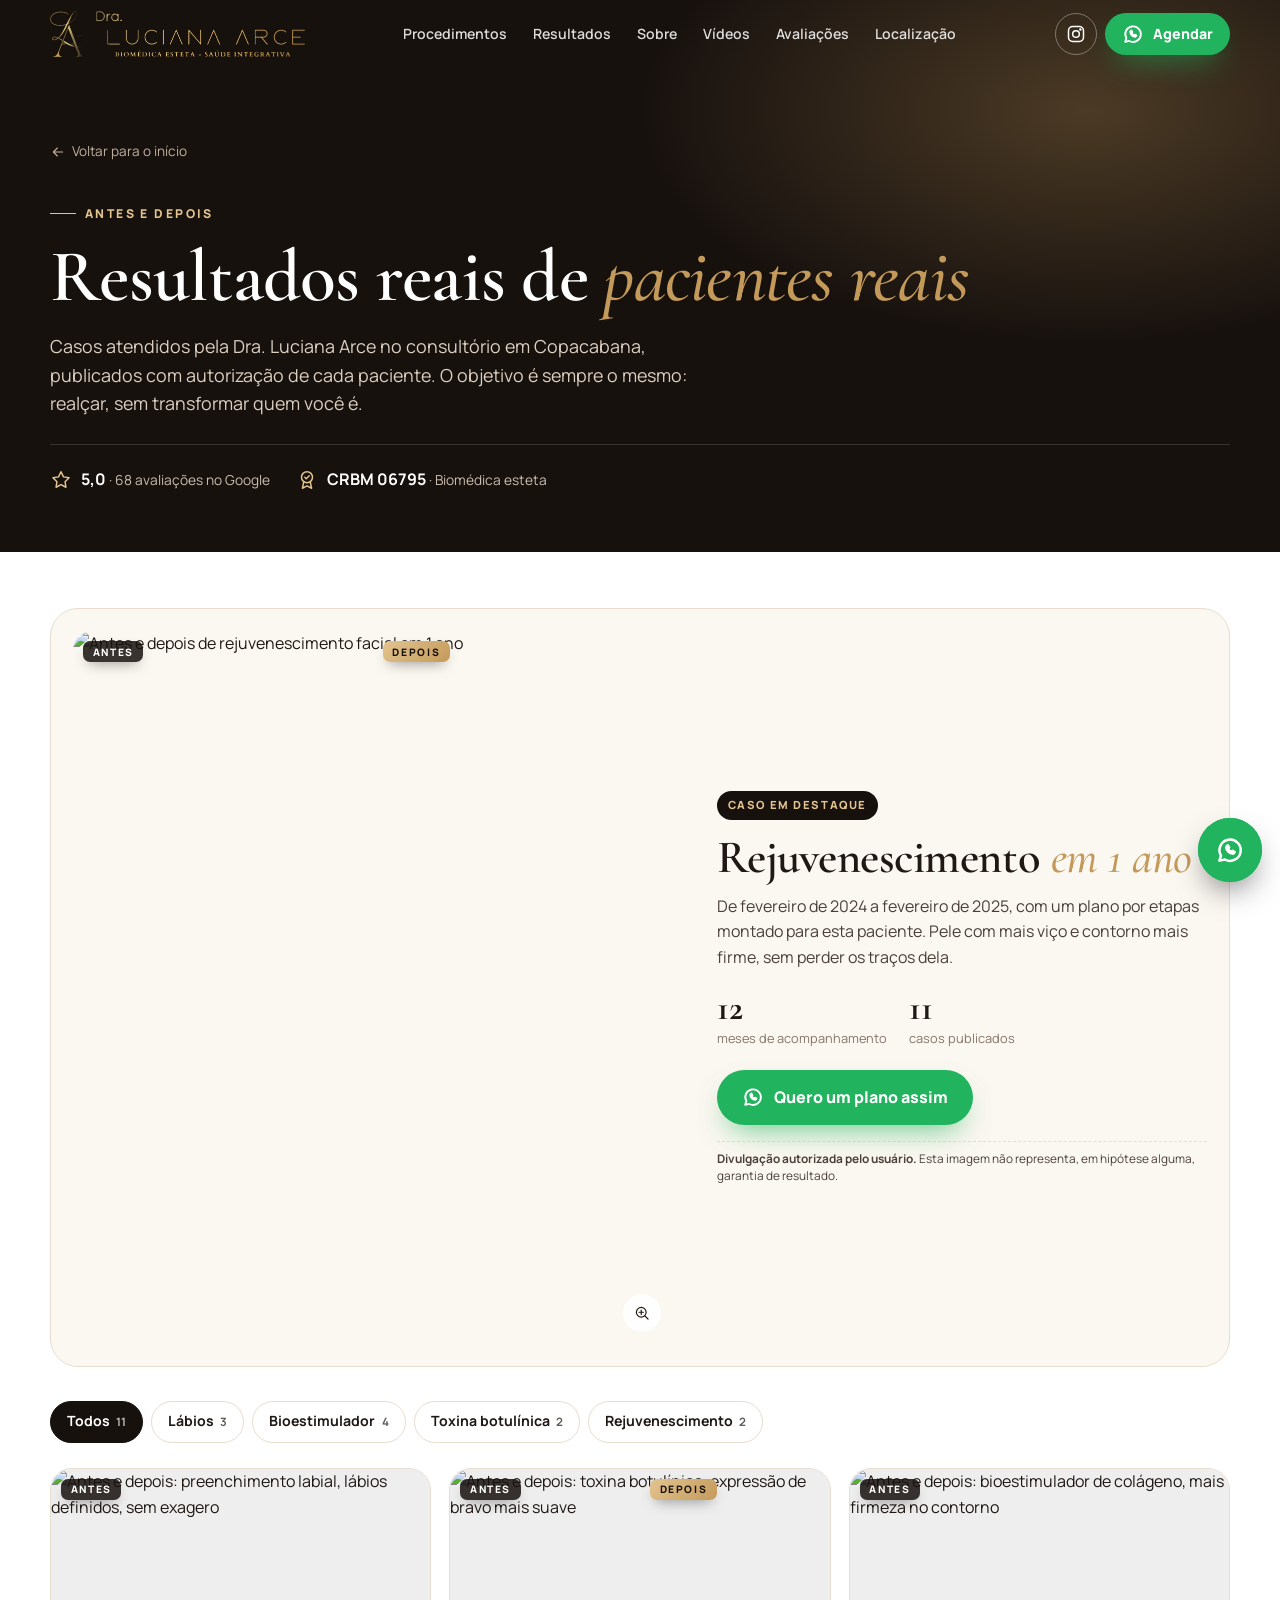
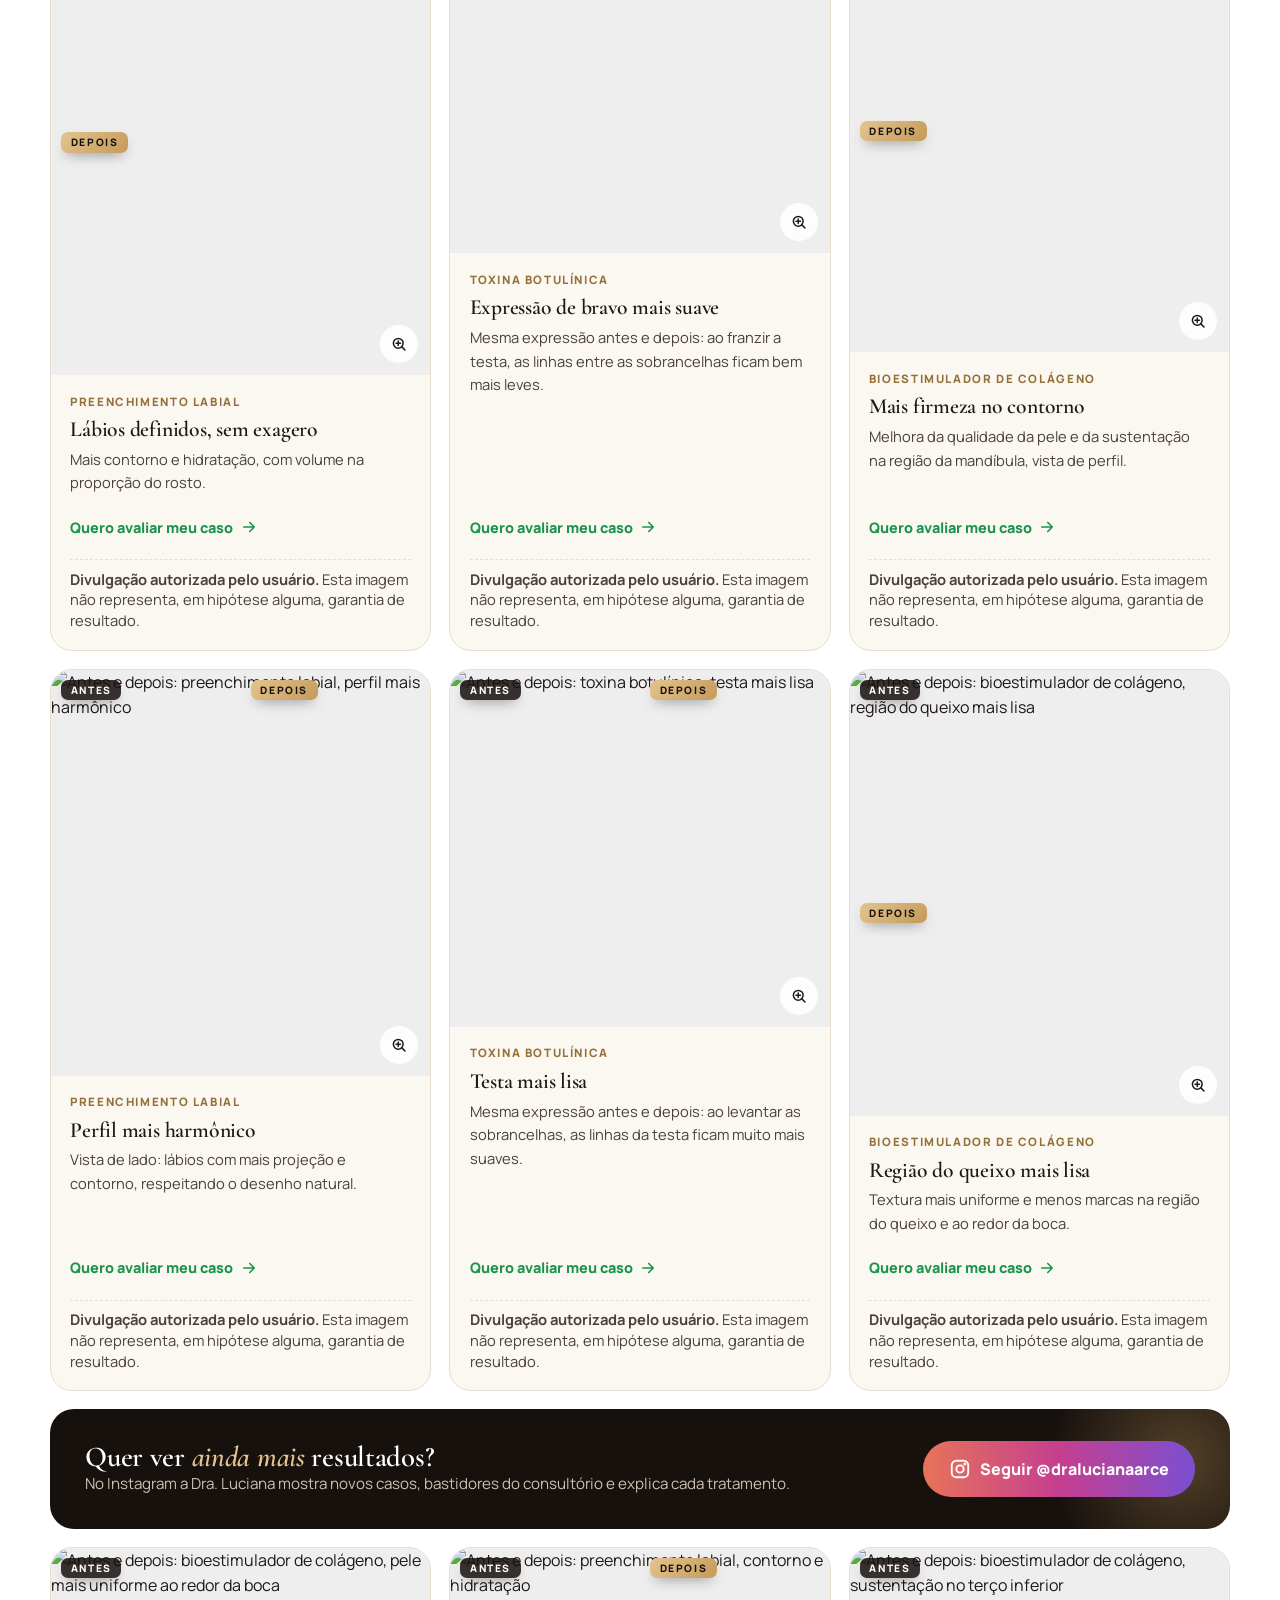
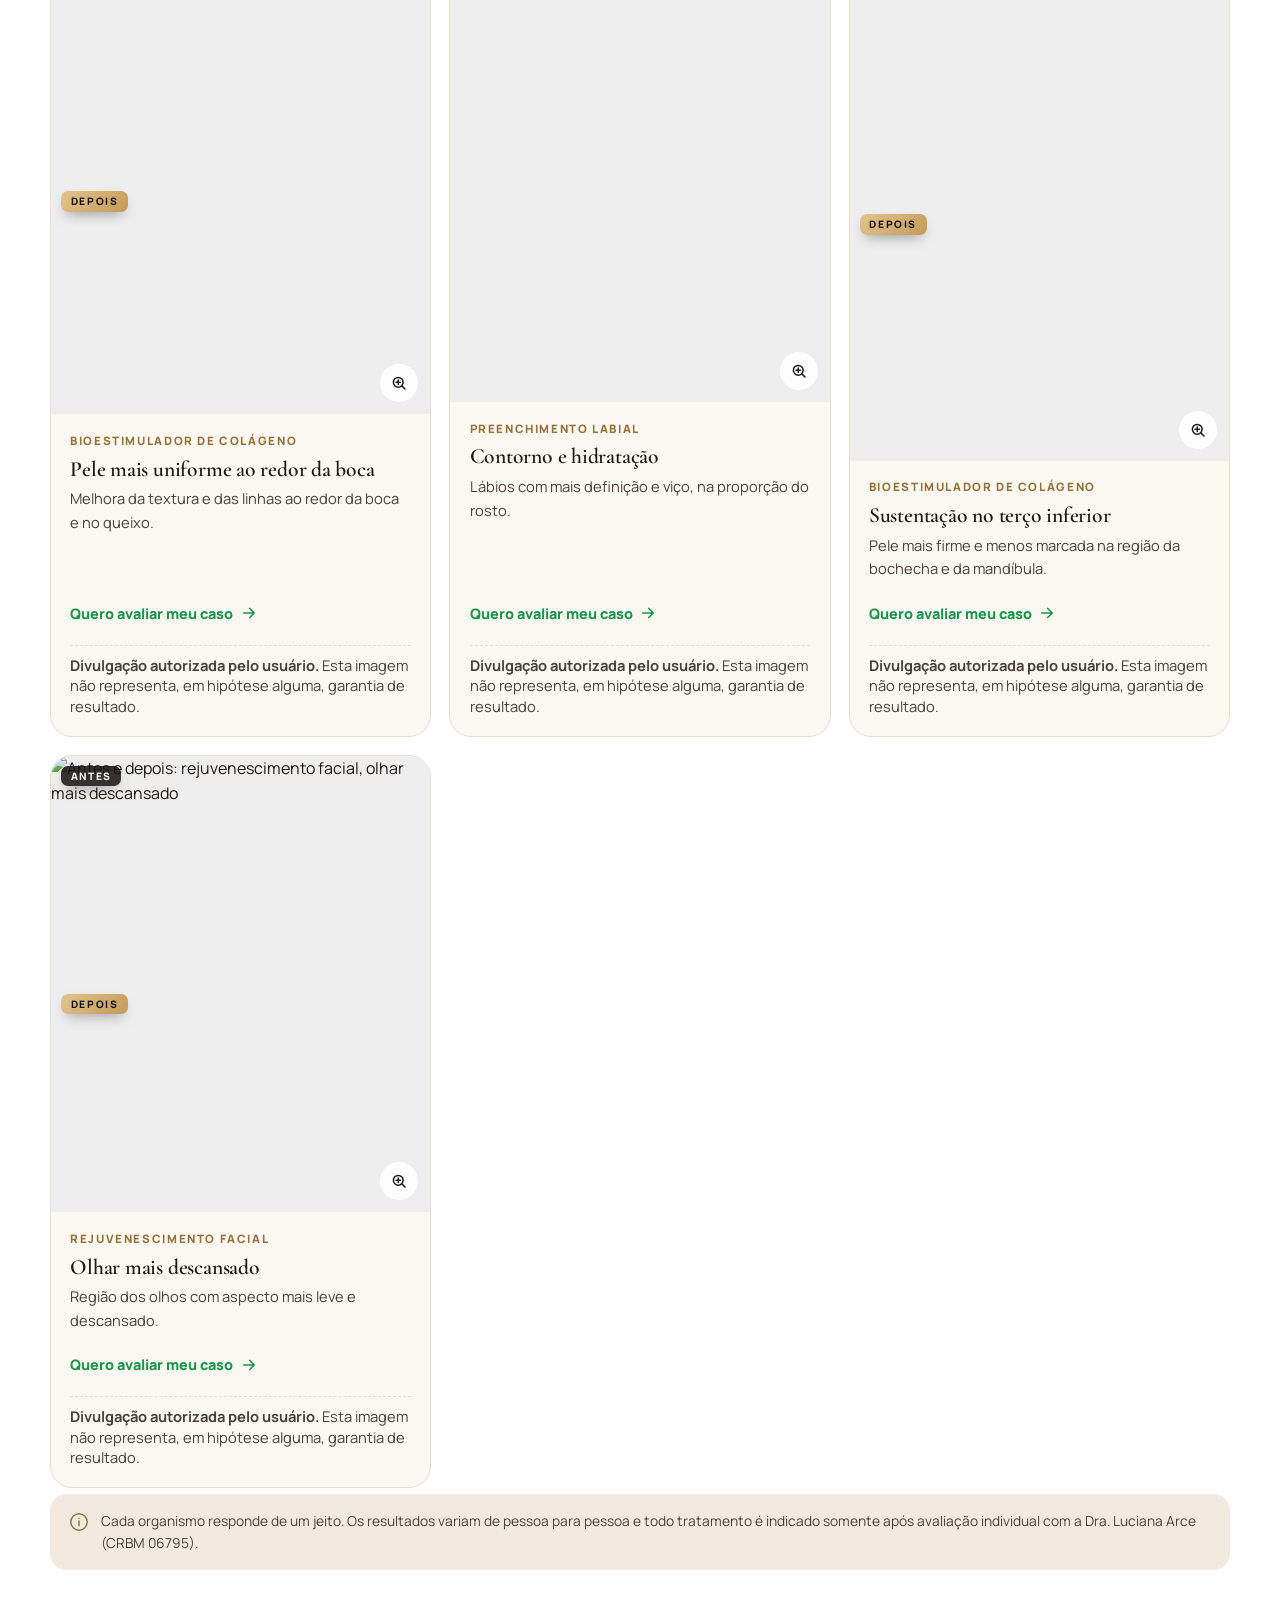
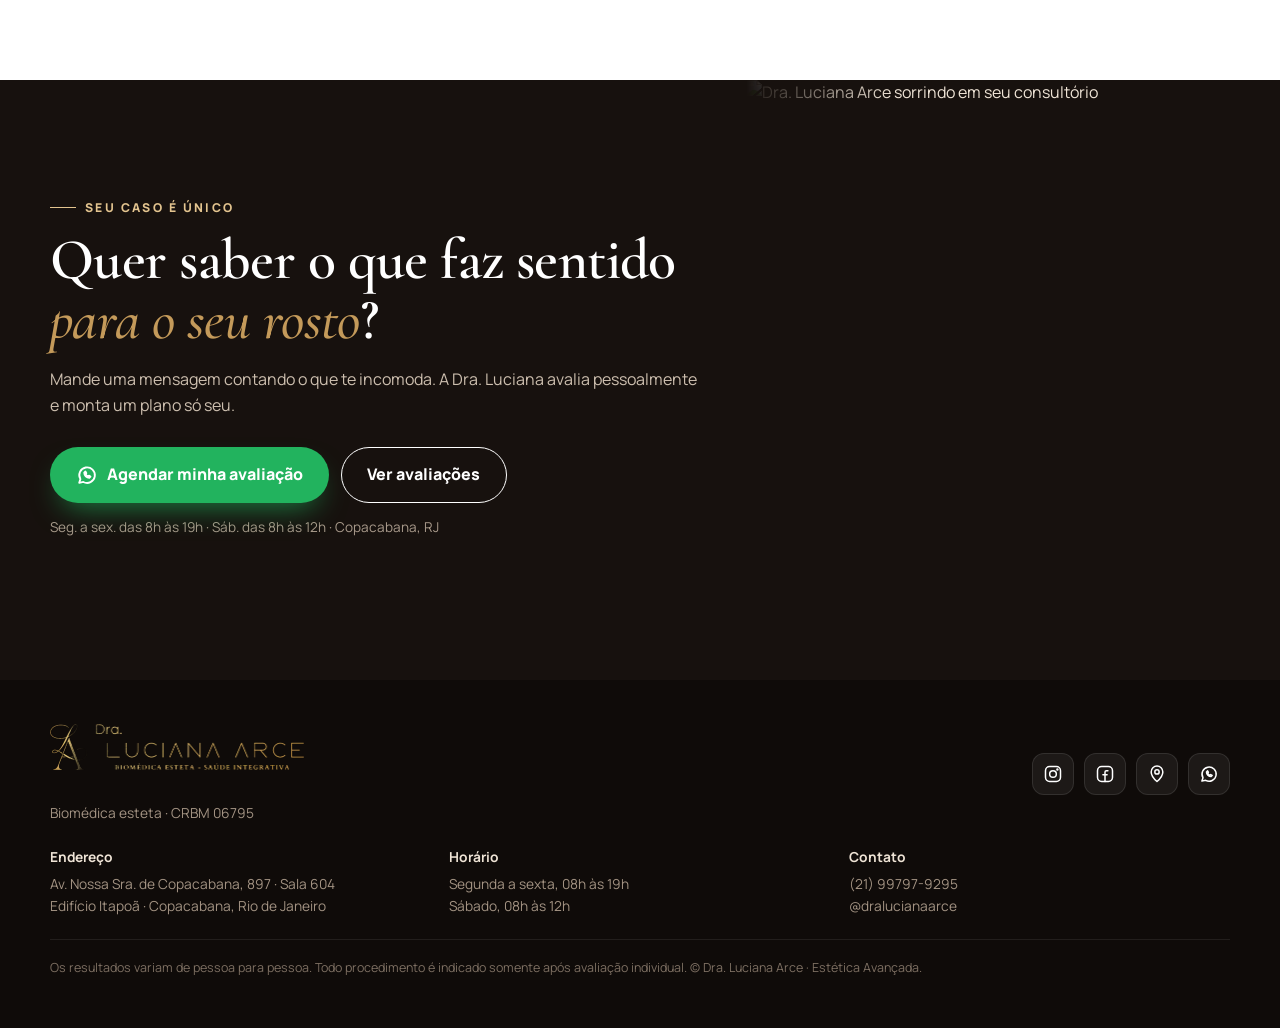
==== commit bc08b0c1: "Ajustes de SEO e toque no celular Co-Authored-By: Claude Opus 5.5 <noreply@anthropic.com> Claude-Ses" ====
--- a/resultados.html
+++ b/resultados.html
@@ -37,6 +37,7 @@
 
 
 <link rel="stylesheet" href="style.css">
+<script type="application/ld+json">{"@context":"https://schema.org","@type":"BreadcrumbList","itemListElement":[{"@type":"ListItem","position":1,"name":"Início","item":"https://dralucianaarce.github.io/"},{"@type":"ListItem","position":2,"name":"Antes e Depois","item":"https://dralucianaarce.github.io/resultados.html"}]}</script>
 </head>
 <body>
 
@@ -241,7 +242,7 @@
         </div>
         <p class="micro">Seg. a sex. das 8h às 19h · Sáb. das 8h às 12h · Copacabana, RJ</p>
       </div>
-      <div class="final-photo"><img src="img/hero.webp" alt="Dra. Luciana Arce sorrindo em seu consultório" loading="lazy"></div>
+      <div class="final-photo"><img src="img/hero.webp" width="900" height="1600" alt="Dra. Luciana Arce sorrindo em seu consultório" loading="lazy"></div>
     </div>
   </section>
 </main>
--- a/style.css
+++ b/style.css
@@ -437,3 +437,6 @@
 @media (max-width:480px){.brand img{height:34px}.top .btn{padding:.55rem .85rem}.top-ig{width:38px;height:38px;margin-right:6px}}
 @media (max-width:979px) and (max-height:720px){.hero-photo{height:36svh;min-height:240px}.hero .lead{font-size:.95rem}.hero h1{font-size:2.1rem}}
 @media (max-width:639px){.pillars.light .pillar span{display:none}.pillars.light .pillar{padding:.7rem .9rem;align-items:center}.pillars.light .pillar .ico{margin-top:0}}
+.proof a,.proof .crbm-mini{min-height:44px}
+.res-card a,.proc a{min-height:44px}
+.crumb{min-height:44px}
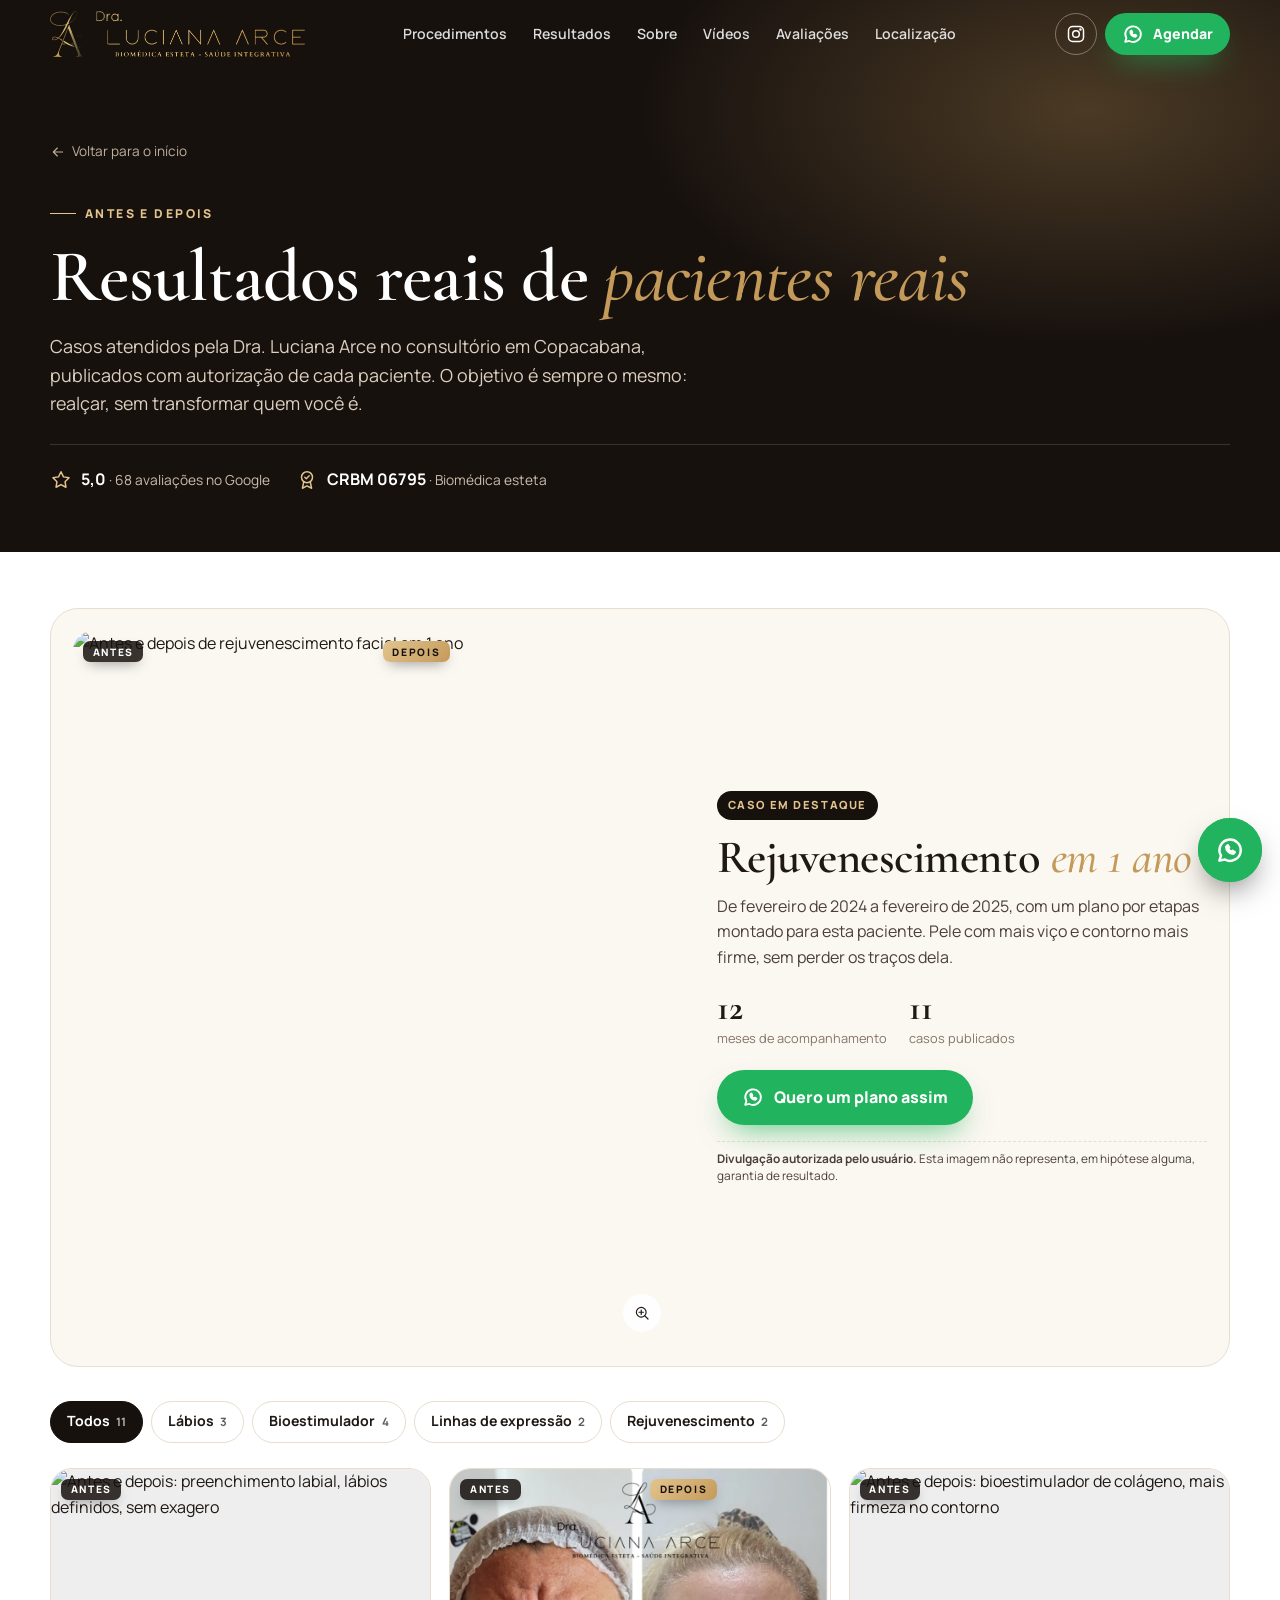
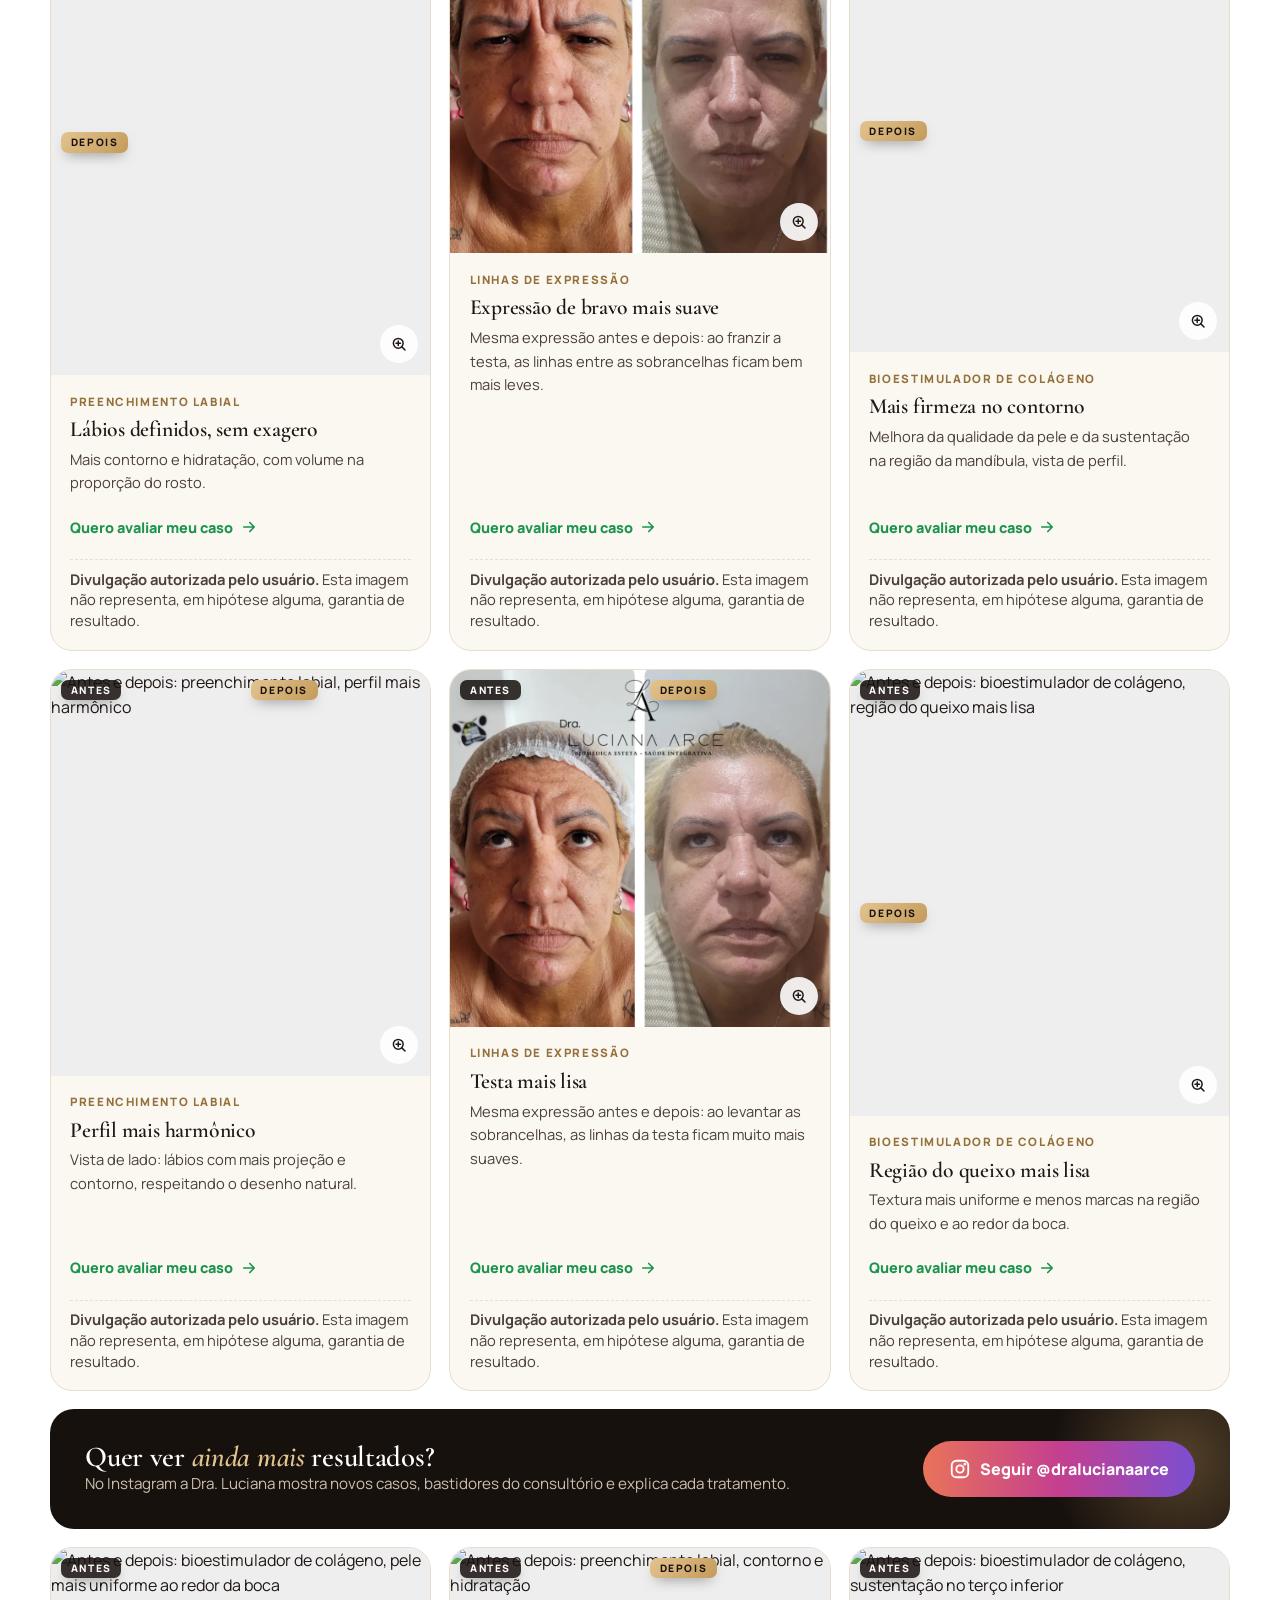
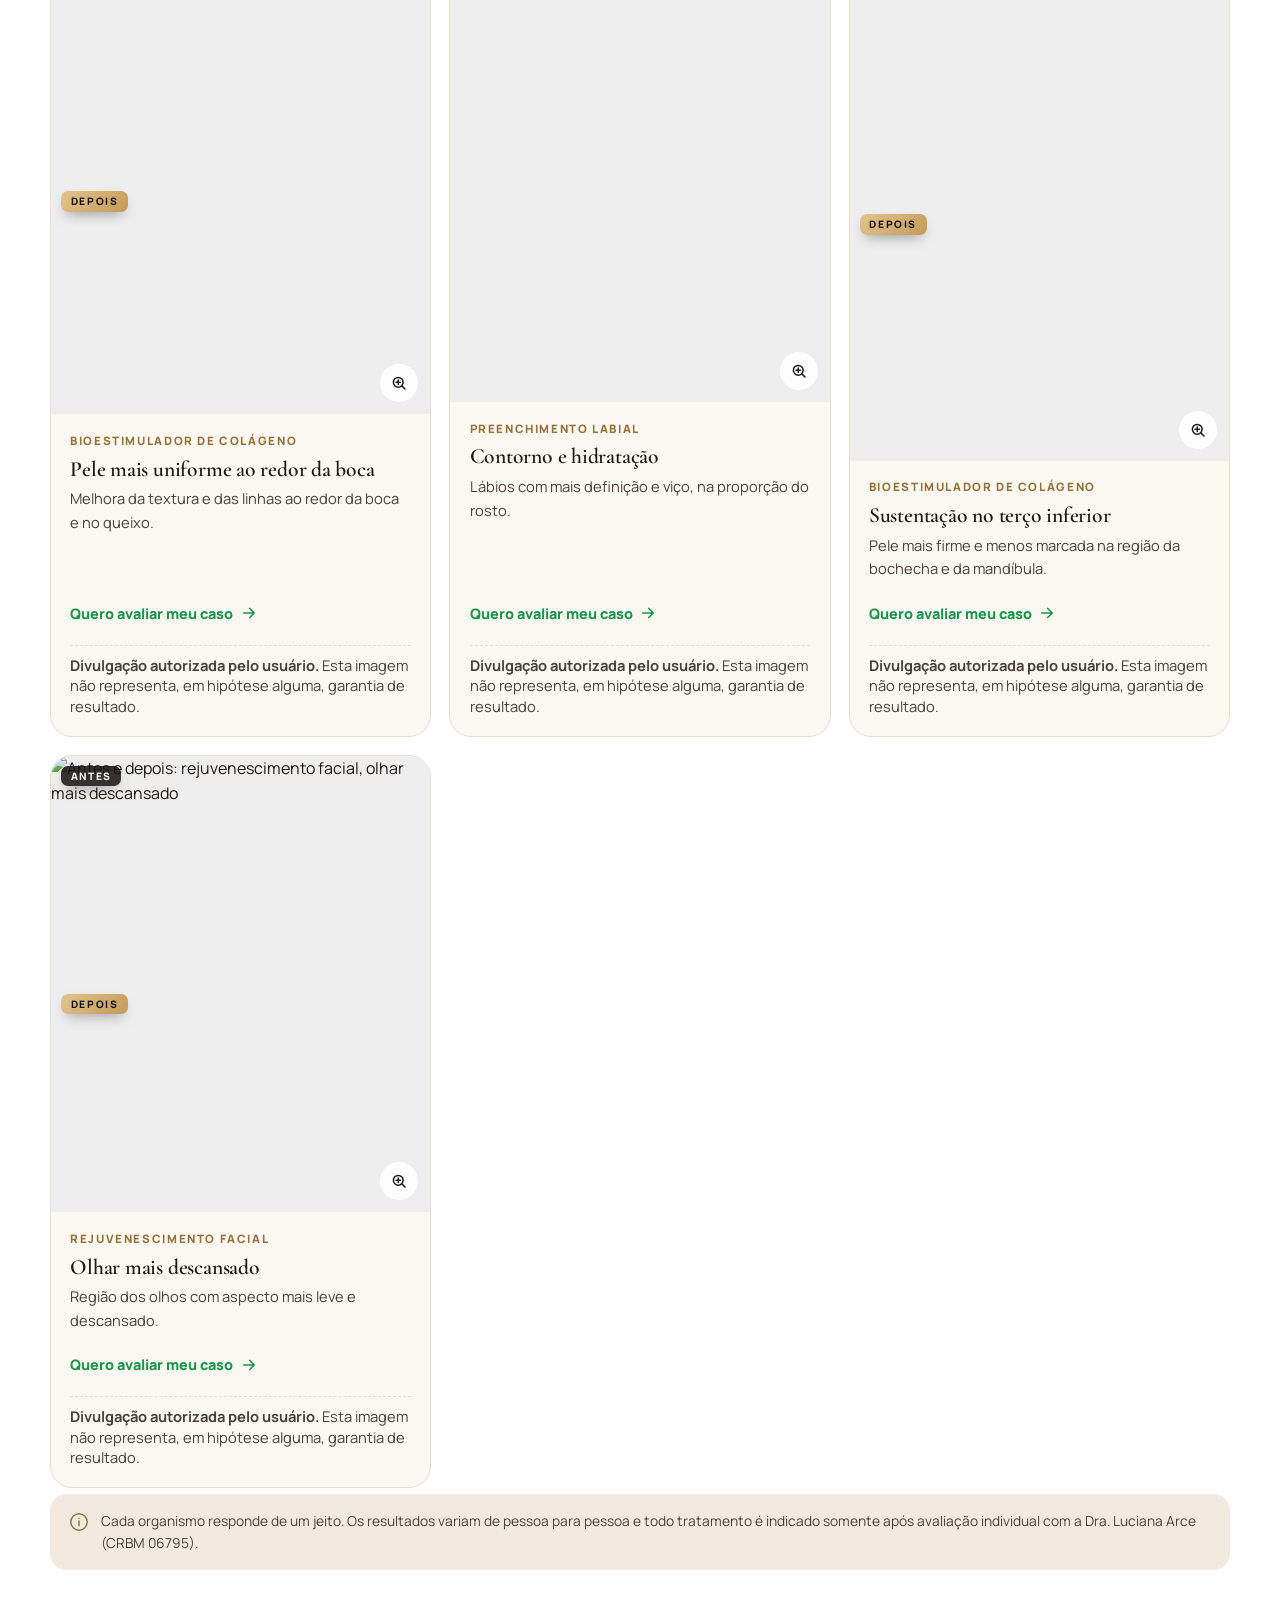
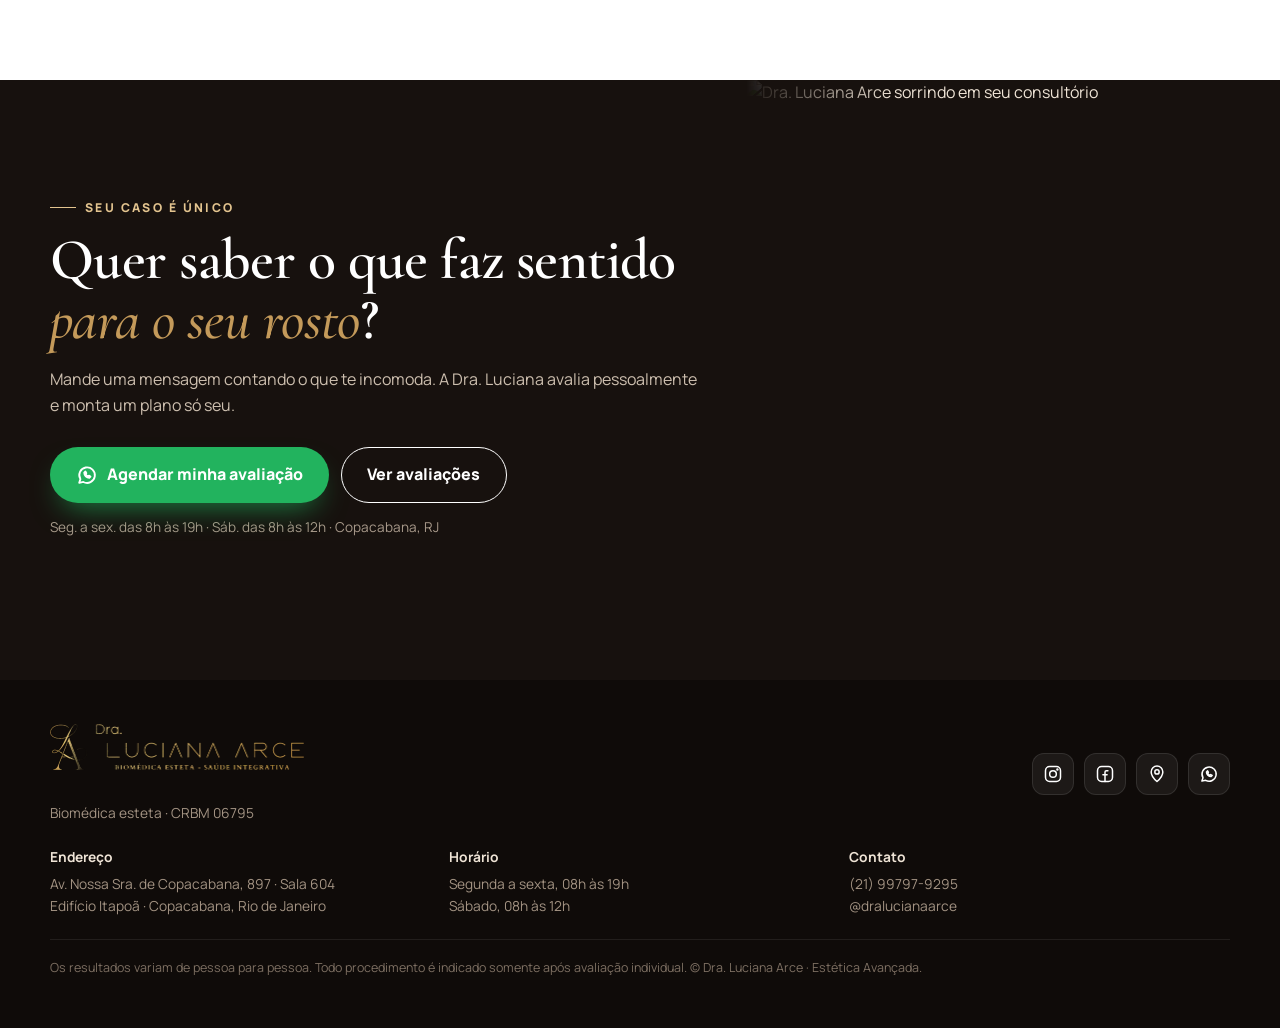
==== commit d4161205: "Remove termo restrito pela política do Google Ads Co-Authored-By: Claude Fable 5.2 <noreply@anthropi" ====
--- a/resultados.html
+++ b/resultados.html
@@ -4,7 +4,7 @@
 <meta charset="utf-8">
 <meta name="viewport" content="width=device-width, initial-scale=1, viewport-fit=cover">
 <title>Antes e Depois | Dra. Luciana Arce, Copacabana</title>
-<meta name="description" content="Antes e depois de pacientes da Dra. Luciana Arce em Copacabana: preenchimento labial, bioestimulador, toxina botulínica e rejuvenescimento. Divulgação autorizada.">
+<meta name="description" content="Antes e depois de pacientes da Dra. Luciana Arce em Copacabana: preenchimento labial, bioestimulador, linhas de expressão e rejuvenescimento. Divulgação autorizada.">
 <meta name="theme-color" content="#17110e">
 <link rel="canonical" href="https://dralucianaarce.github.io/resultados.html">
 <link rel="icon" type="image/png" sizes="64x64" href="img/icon-64.png">
@@ -22,8 +22,8 @@
 
 <!-- Google Ads: preencher AW_ID e AW_LABEL para medir os cliques no WhatsApp como conversão -->
 <script>
-  window.AW_ID = '';      // ex.: 'AW-123456789'
-  window.AW_LABEL = '';   // ex.: 'AbCdEfGhIj'
+  window.AW_ID = 'AW-18244427815';
+  window.AW_LABEL = 'uoNiCJWLmLkdEKfAz_tD';
   window.dataLayer = window.dataLayer || [];
   function gtag(){dataLayer.push(arguments);}
   if (window.AW_ID) {
@@ -117,7 +117,7 @@
         <button class="on" data-f="all">Todos <b>11</b></button>
         <button data-f="labios">Lábios <b>3</b></button>
         <button data-f="bio">Bioestimulador <b>4</b></button>
-        <button data-f="toxina">Toxina botulínica <b>2</b></button>
+        <button data-f="linhas">Linhas de expressão <b>2</b></button>
         <button data-f="rejuv">Rejuvenescimento <b>2</b></button>
       </div>
       <div class="res-grid">
@@ -131,13 +131,13 @@
             <p class="disc"><b>Divulgação autorizada pelo usuário.</b> Esta imagem não representa, em hipótese alguma, garantia de resultado.</p>
           </div>
         </article>
-        <article class="res-card reveal" data-cat="toxina">
-          <figure class="ba-lr" data-lb="img/resultados/toxina-glabela.webp"><img src="img/resultados/toxina-glabela.webp" width="900" height="911" alt="Antes e depois: toxina botulínica, expressão de bravo mais suave" loading="lazy"><span class="ba b">Antes</span><span class="ba a">Depois</span><span class="zoom"><svg class="ico"><use href="#i-zoom"/></svg></span></figure>
-          <div class="body">
-            <span class="proc-name">Toxina botulínica</span>
+        <article class="res-card reveal" data-cat="linhas">
+          <figure class="ba-lr" data-lb="img/resultados/linhas-glabela.webp"><img src="img/resultados/linhas-glabela.webp" width="900" height="911" alt="Antes e depois: suavização de linhas de expressão, expressão de bravo mais suave" loading="lazy"><span class="ba b">Antes</span><span class="ba a">Depois</span><span class="zoom"><svg class="ico"><use href="#i-zoom"/></svg></span></figure>
+          <div class="body">
+            <span class="proc-name">Linhas de expressão</span>
             <h3>Expressão de bravo mais suave</h3>
             <p>Mesma expressão antes e depois: ao franzir a testa, as linhas entre as sobrancelhas ficam bem mais leves.</p>
-            <a class="wa" data-msg="Olá, Dra. Luciana! Vi o resultado de toxina botulínica (botox) no site e quero avaliar o meu caso." data-pos="pg-toxina-glabela" href="#">Quero avaliar meu caso <svg class="ico"><use href="#i-arrow"/></svg></a>
+            <a class="wa" data-msg="Olá, Dra. Luciana! Vi o resultado de suavização de linhas de expressão no site e quero avaliar o meu caso." data-pos="pg-linhas-glabela" href="#">Quero avaliar meu caso <svg class="ico"><use href="#i-arrow"/></svg></a>
             <p class="disc"><b>Divulgação autorizada pelo usuário.</b> Esta imagem não representa, em hipótese alguma, garantia de resultado.</p>
           </div>
         </article>
@@ -161,13 +161,13 @@
             <p class="disc"><b>Divulgação autorizada pelo usuário.</b> Esta imagem não representa, em hipótese alguma, garantia de resultado.</p>
           </div>
         </article>
-        <article class="res-card reveal" data-cat="toxina">
-          <figure class="ba-lr" data-lb="img/resultados/toxina-testa.webp"><img src="img/resultados/toxina-testa.webp" width="900" height="847" alt="Antes e depois: toxina botulínica, testa mais lisa" loading="lazy"><span class="ba b">Antes</span><span class="ba a">Depois</span><span class="zoom"><svg class="ico"><use href="#i-zoom"/></svg></span></figure>
-          <div class="body">
-            <span class="proc-name">Toxina botulínica</span>
+        <article class="res-card reveal" data-cat="linhas">
+          <figure class="ba-lr" data-lb="img/resultados/linhas-testa.webp"><img src="img/resultados/linhas-testa.webp" width="900" height="847" alt="Antes e depois: suavização de linhas de expressão, testa mais lisa" loading="lazy"><span class="ba b">Antes</span><span class="ba a">Depois</span><span class="zoom"><svg class="ico"><use href="#i-zoom"/></svg></span></figure>
+          <div class="body">
+            <span class="proc-name">Linhas de expressão</span>
             <h3>Testa mais lisa</h3>
             <p>Mesma expressão antes e depois: ao levantar as sobrancelhas, as linhas da testa ficam muito mais suaves.</p>
-            <a class="wa" data-msg="Olá, Dra. Luciana! Vi o resultado de toxina botulínica (botox) no site e quero avaliar o meu caso." data-pos="pg-toxina-testa" href="#">Quero avaliar meu caso <svg class="ico"><use href="#i-arrow"/></svg></a>
+            <a class="wa" data-msg="Olá, Dra. Luciana! Vi o resultado de suavização de linhas de expressão no site e quero avaliar o meu caso." data-pos="pg-linhas-testa" href="#">Quero avaliar meu caso <svg class="ico"><use href="#i-arrow"/></svg></a>
             <p class="disc"><b>Divulgação autorizada pelo usuário.</b> Esta imagem não representa, em hipótese alguma, garantia de resultado.</p>
           </div>
         </article>
--- a/style.css
+++ b/style.css
@@ -440,3 +440,32 @@
 .proof a,.proof .crbm-mini{min-height:44px}
 .res-card a,.proc a{min-height:44px}
 .crumb{min-height:44px}
+
+/* v5: selos fora do rosto no celular + avaliações compactas */
+.reviews{padding:64px 0}
+.reviews .wrap{display:block}
+.rv-top{display:flex;flex-wrap:wrap;align-items:flex-end;justify-content:space-between;gap:16px;margin-bottom:1.4rem}
+.rv-top h2{font-size:clamp(1.9rem,4vw,2.8rem);margin:.6rem 0 0}
+.score-pill{display:inline-flex;align-items:center;gap:.8rem;text-decoration:none;background:var(--espresso);color:#fff;border-radius:18px;padding:.7rem 1rem .7rem 1.1rem;transition:transform .2s}
+.score-pill:hover{transform:translateY(-2px)}
+.score-pill b{font-family:var(--serif);font-size:2.3rem;line-height:1;font-weight:700}
+.score-pill .stars{display:block;color:#ffc94d;letter-spacing:2px;font-size:.95rem;line-height:1.1}
+.score-pill small{display:block;font-size:.76rem;color:#d8cdbf}
+.score-pill .ico{width:18px;height:18px;color:var(--gold-l);stroke-width:2}
+.rv-row{display:flex;gap:12px;overflow-x:auto;scroll-snap-type:x mandatory;padding:4px 16px 12px;margin:0 -16px;scrollbar-width:none}
+.rv-row::-webkit-scrollbar{display:none}
+.rv-row .rv{flex:0 0 78%;max-width:300px;scroll-snap-align:start;padding:1.1rem 1.15rem 1rem;gap:.55rem;border-radius:18px}
+.rv-row .rv .stars{font-size:.85rem}
+.rv-row .rv p{font-size:.93rem;line-height:1.5;display:-webkit-box;-webkit-line-clamp:6;-webkit-box-orient:vertical;overflow:hidden}
+.rv-row .rv .av{width:32px;height:32px;font-size:.85rem}
+.rv-row .rv .who{font-size:.8rem}
+.rv-row .rv .who b{font-size:.88rem}
+@media (min-width:980px){.reviews{padding:80px 0}.rv-row{overflow:visible;margin:0;padding:4px 0;display:grid;grid-template-columns:repeat(4,1fr)}.rv-row .rv{max-width:none}}
+@media (max-width:979px){
+  .chip{animation:none;padding:.42rem .6rem;font-size:.68rem;border-radius:12px;gap:.45rem;background:rgba(23,17,14,.55);border-color:rgba(255,255,255,.18)}
+  .chip b{font-size:.8rem}
+  .chip .ico{width:18px;height:18px}
+  .chip .stars{font-size:.7rem}
+  .chip-g{top:auto;bottom:78px;left:12px;right:auto}
+  .chip-c{top:auto;bottom:78px;right:12px;left:auto}
+}
